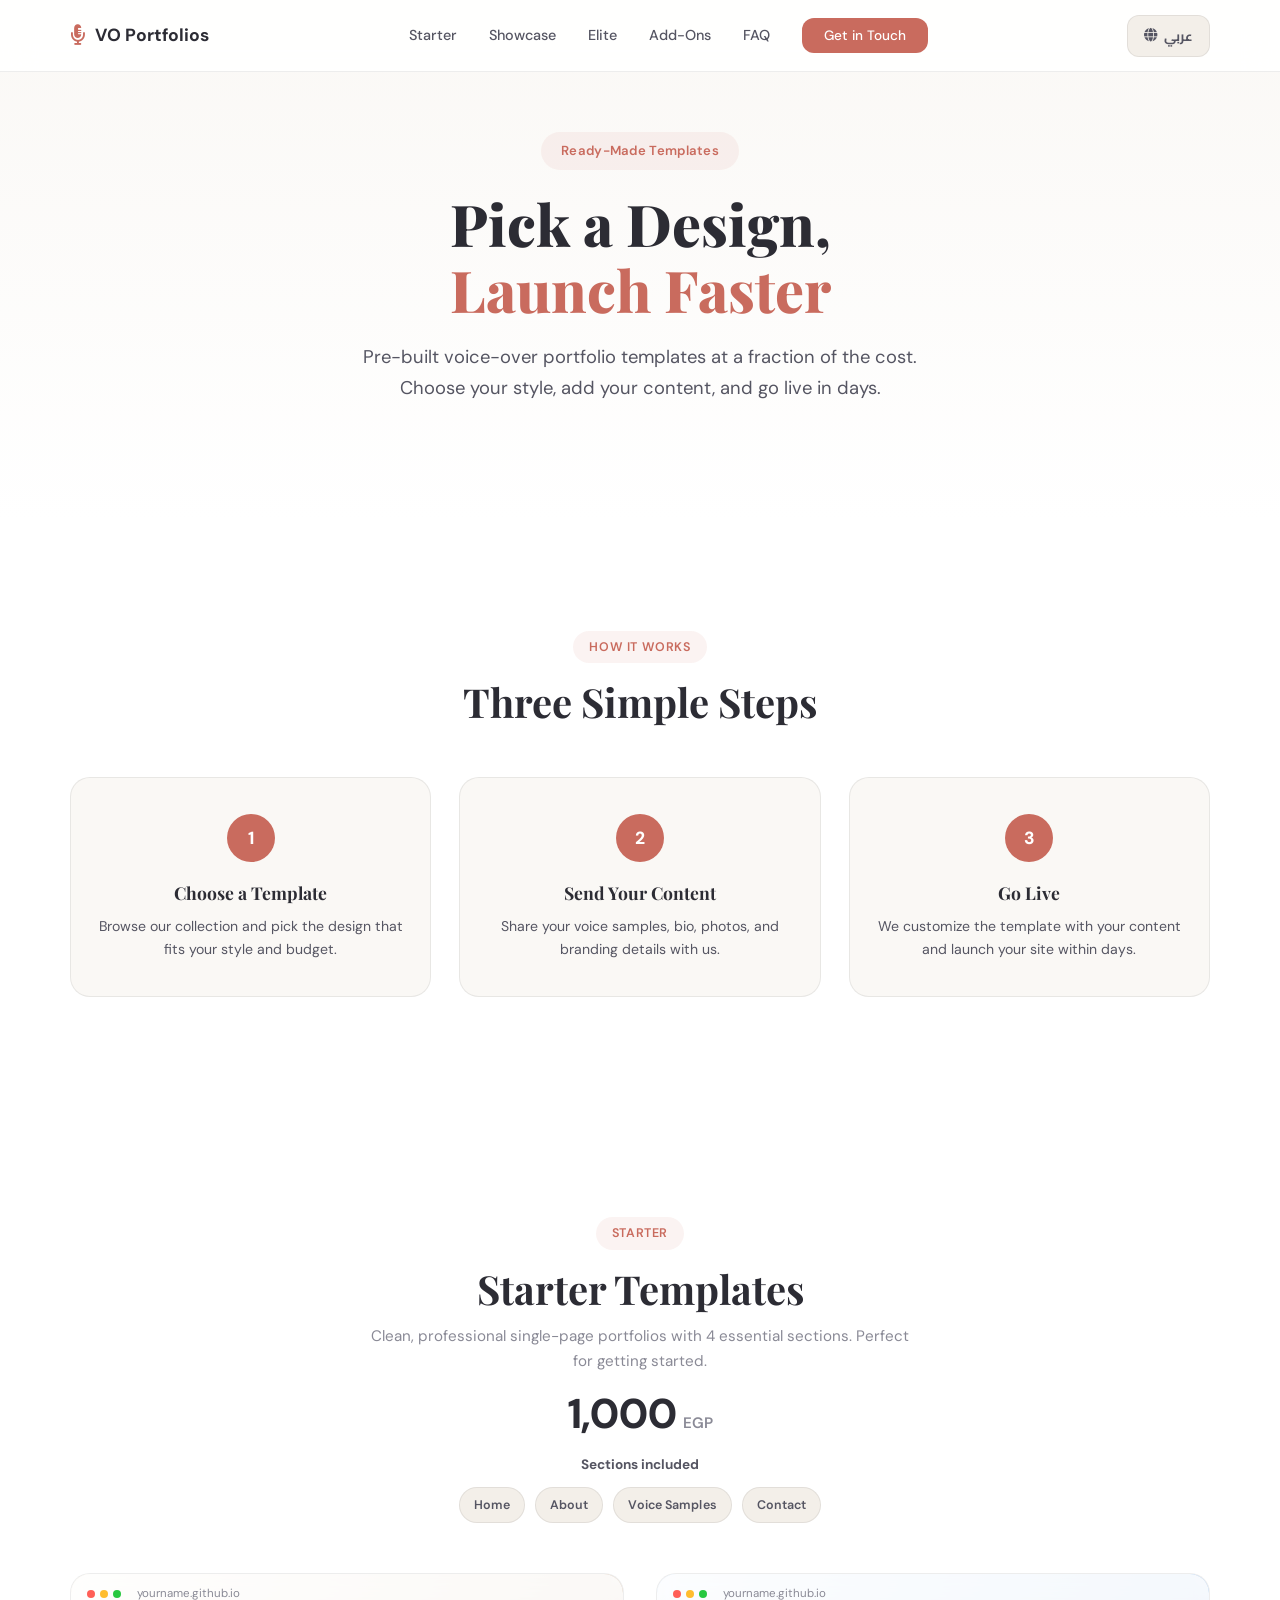
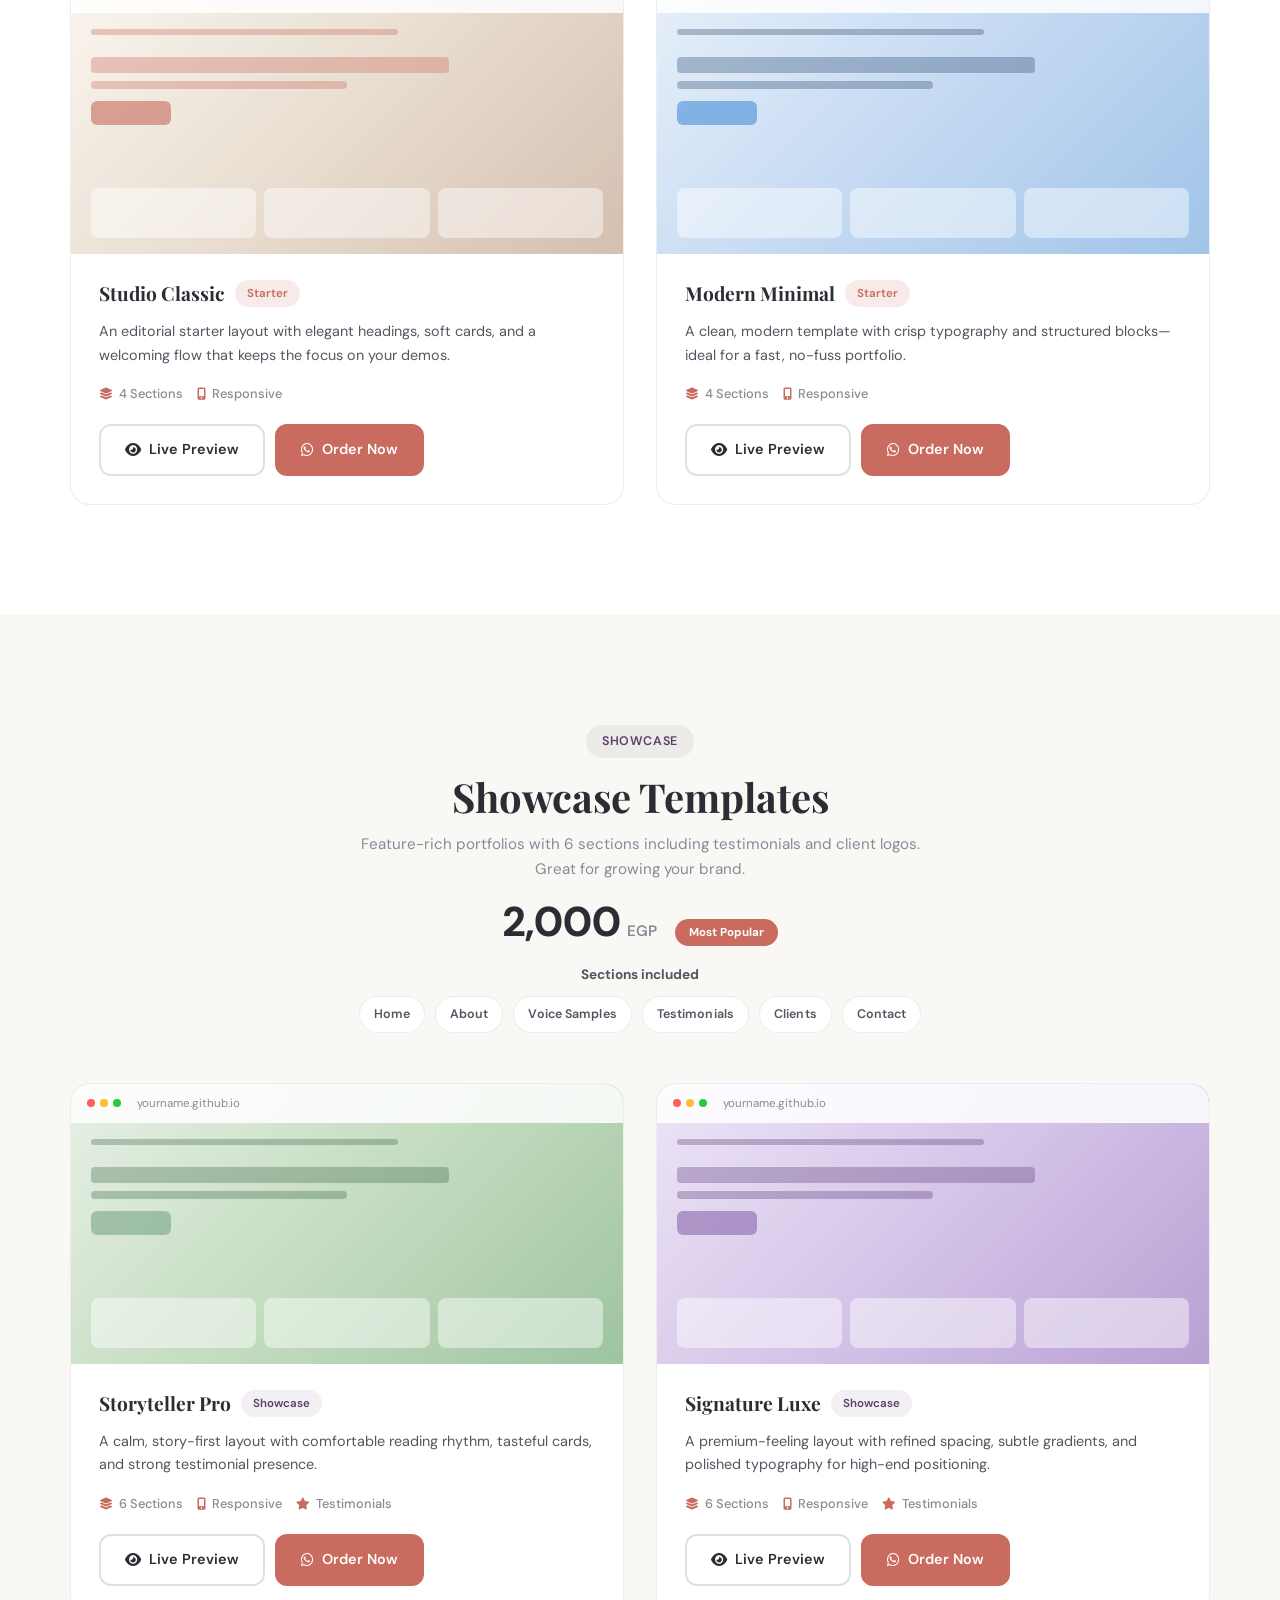
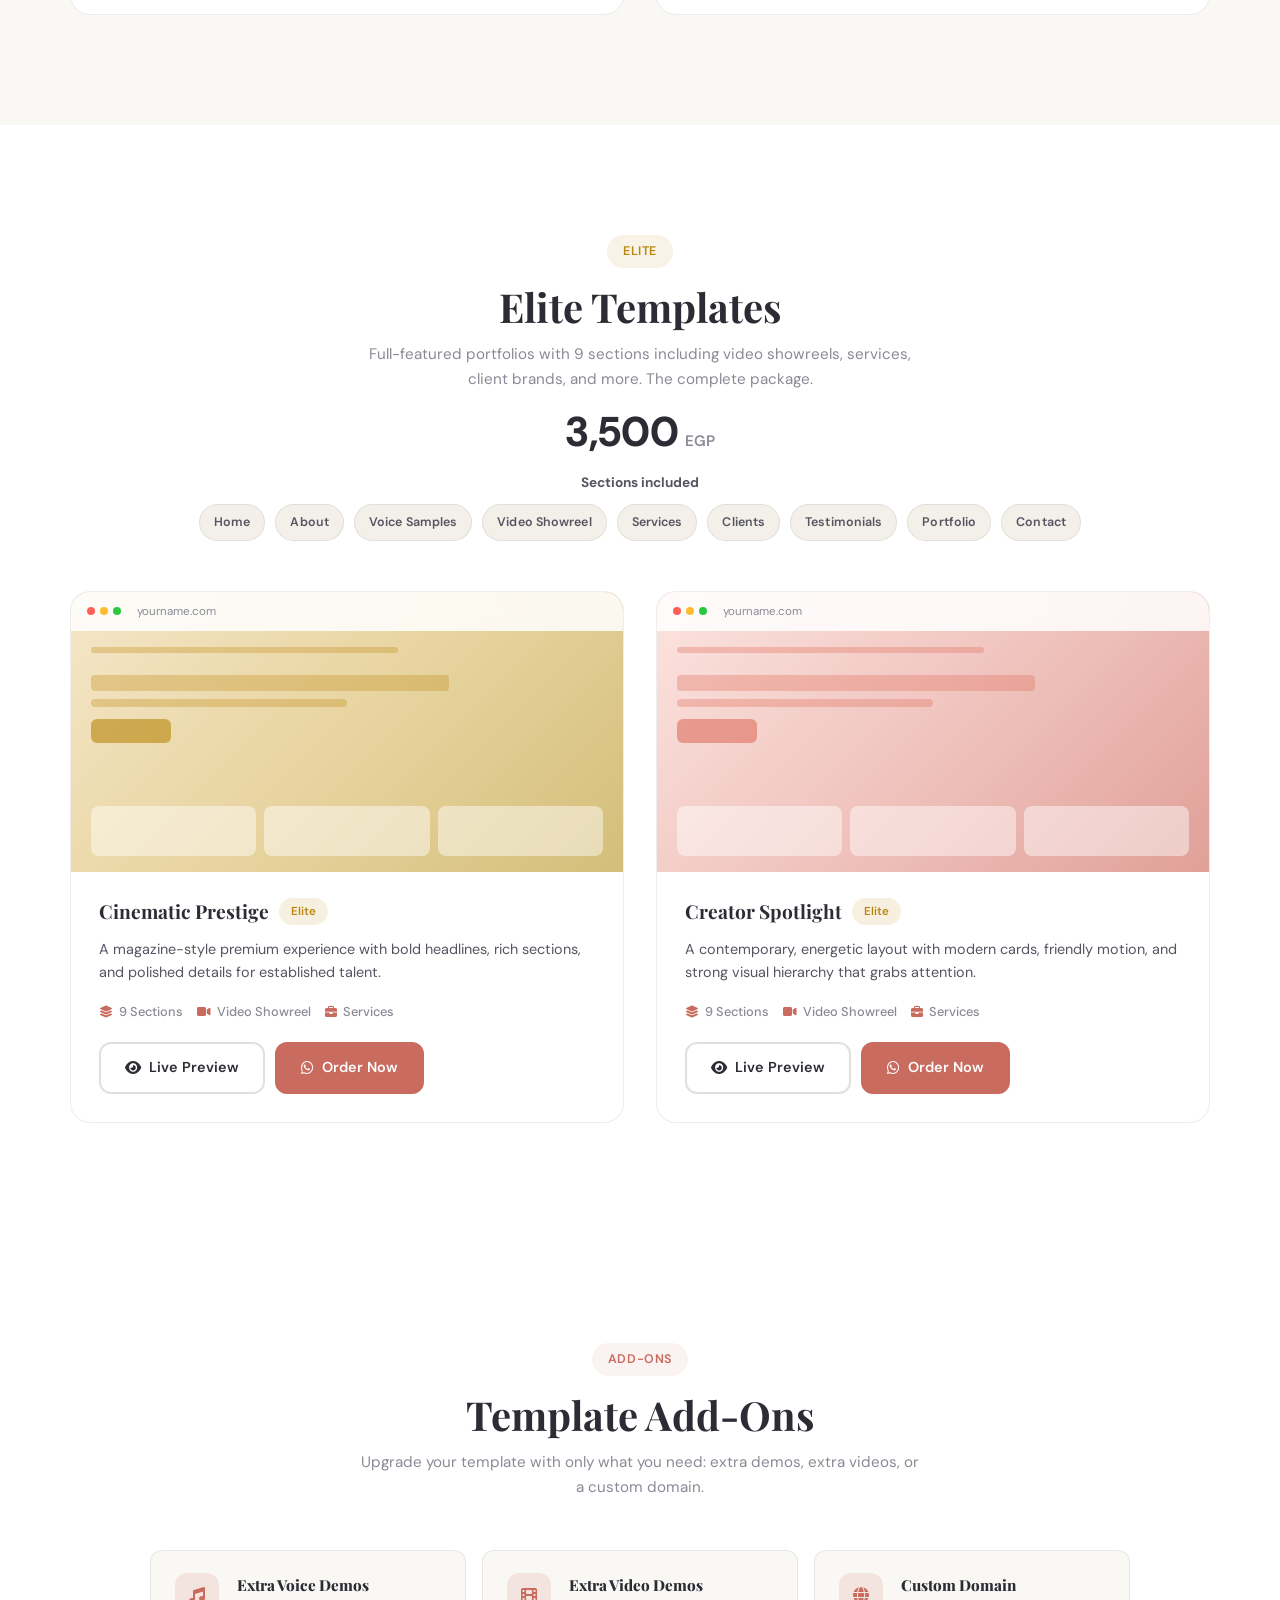
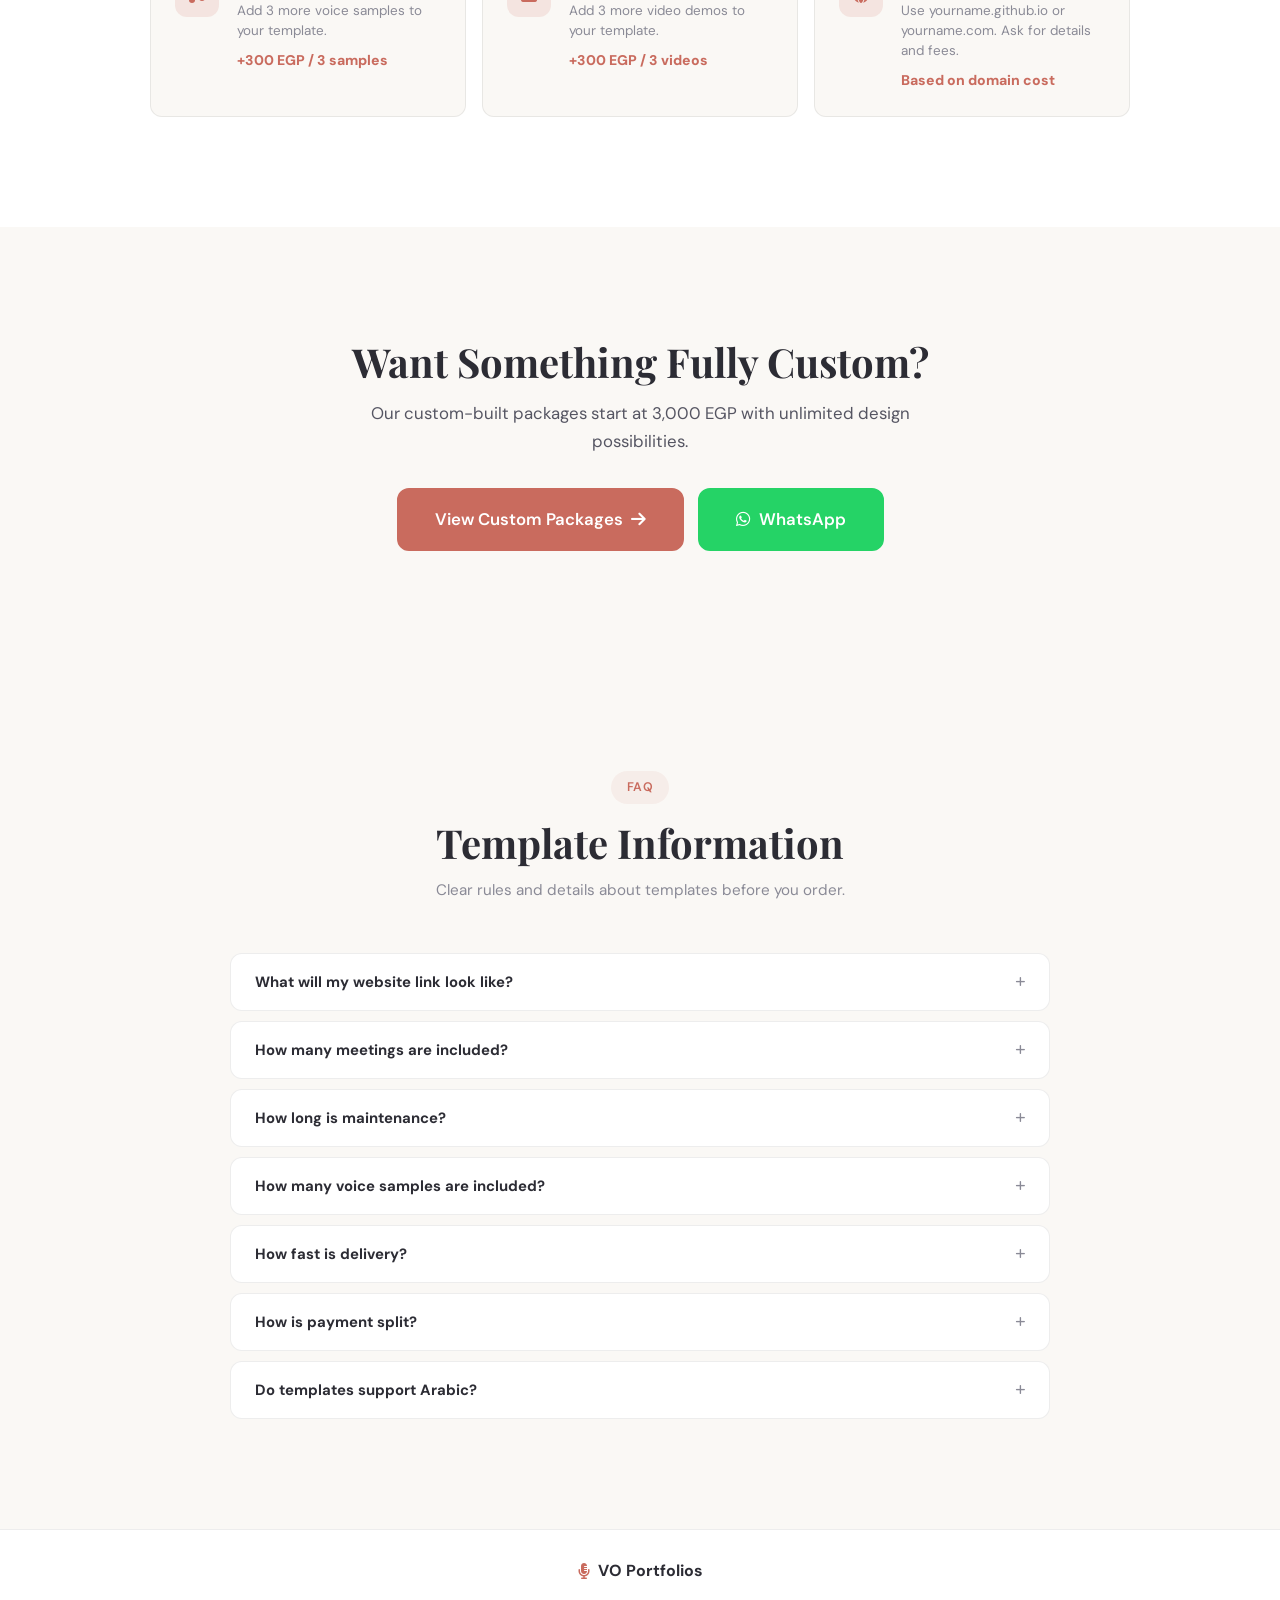
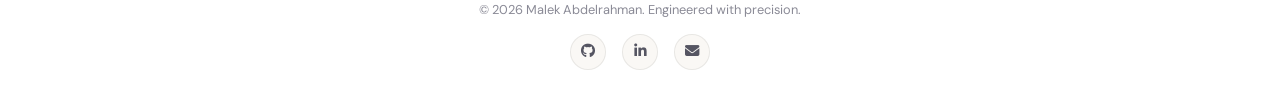
==== templates/index.html @ e1a5ee9b "Add templates for voice-over portfolio website, including multiple premium designs and a showcase pa" ====
<!DOCTYPE html>
<html lang="en" dir="ltr">
<head>
    <meta charset="UTF-8">
    <meta name="viewport" content="width=device-width, initial-scale=1.0">
    <title>Ready-Made Templates — VO Portfolios</title>
    <meta name="description" content="Browse our collection of ready-made voice-over portfolio website templates. Pick a design, customize it, and launch faster at a lower price.">
    <link rel="icon" href="../favicon.svg" type="image/svg+xml">
    <meta name="theme-color" content="#c96b5e">
    <link rel="preconnect" href="https://fonts.googleapis.com">
    <link rel="preconnect" href="https://fonts.gstatic.com" crossorigin>
    <link href="https://fonts.googleapis.com/css2?family=Playfair+Display:wght@600;700;800&family=DM+Sans:wght@400;500;600;700&family=Cairo:wght@400;600;700;800&display=swap" rel="stylesheet">
    <link rel="stylesheet" href="https://cdnjs.cloudflare.com/ajax/libs/font-awesome/6.5.1/css/all.min.css">
    <link rel="stylesheet" href="showcase.css">
</head>
<body>

<nav class="navbar" id="navbar">
    <div class="container nav-container">
        <a href="../index.html" class="nav-logo">
            <i class="fas fa-microphone-lines"></i>
            <span data-i18n="nav_logo">VO Portfolios</span>
        </a>
        <ul class="nav-links" id="navLinks">
            <li><a href="#standard" data-i18n="nav_standard">Starter</a></li>
            <li><a href="#professional" data-i18n="nav_professional">Showcase</a></li>
            <li><a href="#premium" data-i18n="nav_premium">Elite</a></li>
            <li><a href="#addons" data-i18n="nav_addons">Add-Ons</a></li>
            <li><a href="#faq" data-i18n="nav_faq">FAQ</a></li>
            <li><a href="../index.html#contact" class="nav-cta" data-i18n="nav_contact">Get in Touch</a></li>
        </ul>
        <div class="nav-actions">
            <button class="lang-toggle" id="langToggle" aria-label="Toggle Language">
                <i class="fas fa-globe"></i>
                <span data-i18n="lang_toggle">عربي</span>
            </button>
            <button class="hamburger" id="hamburger" aria-label="Menu">
                <span></span><span></span><span></span>
            </button>
        </div>
    </div>
</nav>

<header class="hero">
    <div class="container hero-content">
        <span class="hero-badge fade-in" data-i18n="hero_badge">Ready-Made Templates</span>
        <h1 class="hero-title fade-in">
            <span data-i18n="hero_title_1">Pick a Design,</span><br>
            <span class="text-accent" data-i18n="hero_title_2">Launch Faster</span>
        </h1>
        <p class="hero-subtitle fade-in" data-i18n="hero_subtitle">Pre-built voice-over portfolio templates at a fraction of the cost. Choose your style, add your content, and go live in days.</p>
    </div>
</header>

<!-- ============ HOW IT WORKS ============ -->
<section class="section how-section">
    <div class="container">
        <div class="section-header fade-in">
            <span class="section-tag" data-i18n="how_tag">How It Works</span>
            <h2 class="section-title" data-i18n="how_title">Three Simple Steps</h2>
        </div>
        <div class="steps-grid fade-in">
            <div class="step-card">
                <div class="step-number">1</div>
                <h3 data-i18n="step_1_title">Choose a Template</h3>
                <p data-i18n="step_1_desc">Browse our collection and pick the design that fits your style and budget.</p>
            </div>
            <div class="step-card">
                <div class="step-number">2</div>
                <h3 data-i18n="step_2_title">Send Your Content</h3>
                <p data-i18n="step_2_desc">Share your voice samples, bio, photos, and branding details with us.</p>
            </div>
            <div class="step-card">
                <div class="step-number">3</div>
                <h3 data-i18n="step_3_title">Go Live</h3>
                <p data-i18n="step_3_desc">We customize the template with your content and launch your site within days.</p>
            </div>
        </div>
    </div>
</section>

<!-- ============ STANDARD TIER ============ -->
<section class="section tier-section" id="standard">
    <div class="container">
        <div class="section-header fade-in">
            <span class="section-tag" data-i18n="tier_standard_tag">Starter</span>
            <h2 class="section-title" data-i18n="tier_standard_title">Starter Templates</h2>
            <p class="section-desc" data-i18n="tier_standard_desc">Clean, professional single-page portfolios with 4 essential sections. Perfect for getting started.</p>
            <div class="tier-price fade-in">
                <span class="tier-amount">1,000</span>
                <span class="tier-currency" data-i18n="currency">EGP</span>
            </div>
            <div class="tier-includes fade-in" aria-label="Starter sections included">
                <div class="tier-includes-title" data-i18n="includes_title">Sections included</div>
                <div class="tier-includes-chips">
                    <span class="chip" data-i18n="sec_home">Home</span>
                    <span class="chip" data-i18n="sec_about">About</span>
                    <span class="chip" data-i18n="sec_samples">Voice Samples</span>
                    <span class="chip" data-i18n="sec_contact">Contact</span>
                </div>
            </div>
        </div>
        <div class="templates-grid">
            <article class="template-card fade-in" data-template-url="standard-1/index.html" role="link" tabindex="0">
                <div class="template-preview preview-terracotta">
                    <div class="preview-browser">
                        <div class="browser-dots"><span></span><span></span><span></span></div>
                        <span class="browser-url">yourname.github.io</span>
                    </div>
                    <div class="preview-mockup mockup-terracotta">
                        <div class="mock-nav"><div class="mock-bar w60"></div></div>
                        <div class="mock-hero-area">
                            <div class="mock-bar w70 h16"></div>
                            <div class="mock-bar w50 h8"></div>
                            <div class="mock-btn"></div>
                        </div>
                        <div class="mock-cards">
                            <div class="mock-card"></div>
                            <div class="mock-card"></div>
                            <div class="mock-card"></div>
                        </div>
                    </div>
                </div>
                <div class="template-body">
                    <div class="template-header">
                        <h3 data-i18n="tmpl_std_1_name">Studio Classic</h3>
                        <span class="template-badge badge-standard" data-i18n="badge_standard">Starter</span>
                    </div>
                    <p class="template-desc" data-i18n="tmpl_std_1_desc">An editorial starter layout with elegant headings, soft cards, and a welcoming flow that keeps the focus on your demos.</p>
                    <div class="template-meta">
                        <span><i class="fas fa-layer-group"></i> <span data-i18n="meta_4_sections">4 Sections</span></span>
                        <span><i class="fas fa-mobile-screen-button"></i> <span data-i18n="meta_responsive">Responsive</span></span>
                    </div>
                    <div class="template-actions">
                        <a href="standard-1/index.html" target="_blank" class="btn btn-outline">
                            <i class="fas fa-eye"></i> <span data-i18n="btn_live_preview">Live Preview</span>
                        </a>
                        <a href="https://wa.me/201006399425" data-wa-msg-en="Hi! I'm interested in the Studio Classic template (Starter - 1,000 EGP)." data-wa-msg-ar="مرحباً! أنا مهتم بقالب «ستوديو كلاسيك» (البداية - 1,000 جنيه)." target="_blank" rel="noopener" class="btn btn-primary">
                            <i class="fab fa-whatsapp"></i> <span data-i18n="btn_order_now">Order Now</span>
                        </a>
                    </div>
                </div>
            </article>

            <article class="template-card fade-in" data-template-url="standard-2/index.html" role="link" tabindex="0">
                <div class="template-preview preview-ocean">
                    <div class="preview-browser">
                        <div class="browser-dots"><span></span><span></span><span></span></div>
                        <span class="browser-url">yourname.github.io</span>
                    </div>
                    <div class="preview-mockup mockup-ocean">
                        <div class="mock-nav"><div class="mock-bar w60"></div></div>
                        <div class="mock-hero-area">
                            <div class="mock-bar w70 h16"></div>
                            <div class="mock-bar w50 h8"></div>
                            <div class="mock-btn"></div>
                        </div>
                        <div class="mock-cards">
                            <div class="mock-card"></div>
                            <div class="mock-card"></div>
                            <div class="mock-card"></div>
                        </div>
                    </div>
                </div>
                <div class="template-body">
                    <div class="template-header">
                        <h3 data-i18n="tmpl_std_2_name">Modern Minimal</h3>
                        <span class="template-badge badge-standard" data-i18n="badge_standard">Starter</span>
                    </div>
                    <p class="template-desc" data-i18n="tmpl_std_2_desc">A clean, modern template with crisp typography and structured blocks—ideal for a fast, no-fuss portfolio.</p>
                    <div class="template-meta">
                        <span><i class="fas fa-layer-group"></i> <span data-i18n="meta_4_sections">4 Sections</span></span>
                        <span><i class="fas fa-mobile-screen-button"></i> <span data-i18n="meta_responsive">Responsive</span></span>
                    </div>
                    <div class="template-actions">
                        <a href="standard-2/index.html" target="_blank" class="btn btn-outline">
                            <i class="fas fa-eye"></i> <span data-i18n="btn_live_preview">Live Preview</span>
                        </a>
                        <a href="https://wa.me/201006399425" data-wa-msg-en="Hi! I'm interested in the Modern Minimal template (Starter - 1,000 EGP)." data-wa-msg-ar="مرحباً! أنا مهتم بقالب «المودرن البسيط» (البداية - 1,000 جنيه)." target="_blank" rel="noopener" class="btn btn-primary">
                            <i class="fab fa-whatsapp"></i> <span data-i18n="btn_order_now">Order Now</span>
                        </a>
                    </div>
                </div>
            </article>
        </div>
    </div>
</section>

<!-- ============ PROFESSIONAL TIER ============ -->
<section class="section tier-section tier-alt" id="professional">
    <div class="container">
        <div class="section-header fade-in">
            <span class="section-tag tag-pro" data-i18n="tier_professional_tag">Showcase</span>
            <h2 class="section-title" data-i18n="tier_professional_title">Showcase Templates</h2>
            <p class="section-desc" data-i18n="tier_professional_desc">Feature-rich portfolios with 6 sections including testimonials and client logos. Best value for serious artists.</p>
            <div class="tier-price fade-in">
                <span class="tier-amount">2,000</span>
                <span class="tier-currency" data-i18n="currency">EGP</span>
                <span class="tier-popular" data-i18n="tier_most_popular">Most Popular</span>
            </div>
            <div class="tier-includes fade-in" aria-label="Showcase sections included">
                <div class="tier-includes-title" data-i18n="includes_title">Sections included</div>
                <div class="tier-includes-chips">
                    <span class="chip" data-i18n="sec_home">Home</span>
                    <span class="chip" data-i18n="sec_about">About</span>
                    <span class="chip" data-i18n="sec_samples">Voice Samples</span>
                    <span class="chip" data-i18n="sec_testimonials">Testimonials</span>
                    <span class="chip" data-i18n="sec_clients">Clients</span>
                    <span class="chip" data-i18n="sec_contact">Contact</span>
                </div>
            </div>
        </div>
        <div class="templates-grid">
            <article class="template-card fade-in" data-template-url="professional-1/index.html" role="link" tabindex="0">
                <div class="template-preview preview-forest">
                    <div class="preview-browser">
                        <div class="browser-dots"><span></span><span></span><span></span></div>
                        <span class="browser-url">yourname.github.io</span>
                    </div>
                    <div class="preview-mockup mockup-forest">
                        <div class="mock-nav"><div class="mock-bar w60"></div></div>
                        <div class="mock-hero-area">
                            <div class="mock-bar w70 h16"></div>
                            <div class="mock-bar w50 h8"></div>
                            <div class="mock-btn"></div>
                        </div>
                        <div class="mock-cards">
                            <div class="mock-card"></div>
                            <div class="mock-card"></div>
                            <div class="mock-card"></div>
                        </div>
                    </div>
                </div>
                <div class="template-body">
                    <div class="template-header">
                        <h3 data-i18n="tmpl_pro_1_name">Storyteller Pro</h3>
                        <span class="template-badge badge-pro" data-i18n="badge_professional">Showcase</span>
                    </div>
                    <p class="template-desc" data-i18n="tmpl_pro_1_desc">A calm, story-first layout with comfortable reading rhythm, tasteful cards, and strong testimonial presence.</p>
                    <div class="template-meta">
                        <span><i class="fas fa-layer-group"></i> <span data-i18n="meta_6_sections">6 Sections</span></span>
                        <span><i class="fas fa-mobile-screen-button"></i> <span data-i18n="meta_responsive">Responsive</span></span>
                        <span><i class="fas fa-star"></i> <span data-i18n="meta_testimonials">Testimonials</span></span>
                    </div>
                    <div class="template-actions">
                        <a href="professional-1/index.html" target="_blank" class="btn btn-outline">
                            <i class="fas fa-eye"></i> <span data-i18n="btn_live_preview">Live Preview</span>
                        </a>
                        <a href="https://wa.me/201006399425" data-wa-msg-en="Hi! I'm interested in the Storyteller Pro template (Showcase - 2,000 EGP)." data-wa-msg-ar="مرحباً! أنا مهتم بقالب «الراوي الاحترافي» (عرض الأعمال - 2,000 جنيه)." target="_blank" rel="noopener" class="btn btn-primary">
                            <i class="fab fa-whatsapp"></i> <span data-i18n="btn_order_now">Order Now</span>
                        </a>
                    </div>
                </div>
            </article>

            <article class="template-card fade-in" data-template-url="professional-2/index.html" role="link" tabindex="0">
                <div class="template-preview preview-purple">
                    <div class="preview-browser">
                        <div class="browser-dots"><span></span><span></span><span></span></div>
                        <span class="browser-url">yourname.github.io</span>
                    </div>
                    <div class="preview-mockup mockup-purple">
                        <div class="mock-nav"><div class="mock-bar w60"></div></div>
                        <div class="mock-hero-area">
                            <div class="mock-bar w70 h16"></div>
                            <div class="mock-bar w50 h8"></div>
                            <div class="mock-btn"></div>
                        </div>
                        <div class="mock-cards">
                            <div class="mock-card"></div>
                            <div class="mock-card"></div>
                            <div class="mock-card"></div>
                        </div>
                    </div>
                </div>
                <div class="template-body">
                    <div class="template-header">
                        <h3 data-i18n="tmpl_pro_2_name">Signature Luxe</h3>
                        <span class="template-badge badge-pro" data-i18n="badge_professional">Showcase</span>
                    </div>
                    <p class="template-desc" data-i18n="tmpl_pro_2_desc">A premium-feeling layout with refined spacing, subtle gradients, and polished typography for high-end positioning.</p>
                    <div class="template-meta">
                        <span><i class="fas fa-layer-group"></i> <span data-i18n="meta_6_sections">6 Sections</span></span>
                        <span><i class="fas fa-mobile-screen-button"></i> <span data-i18n="meta_responsive">Responsive</span></span>
                        <span><i class="fas fa-star"></i> <span data-i18n="meta_testimonials">Testimonials</span></span>
                    </div>
                    <div class="template-actions">
                        <a href="professional-2/index.html" target="_blank" class="btn btn-outline">
                            <i class="fas fa-eye"></i> <span data-i18n="btn_live_preview">Live Preview</span>
                        </a>
                        <a href="https://wa.me/201006399425" data-wa-msg-en="Hi! I'm interested in the Signature Luxe template (Showcase - 2,000 EGP)." data-wa-msg-ar="مرحباً! أنا مهتم بقالب «التوقيع الفاخر» (عرض الأعمال - 2,000 جنيه)." target="_blank" rel="noopener" class="btn btn-primary">
                            <i class="fab fa-whatsapp"></i> <span data-i18n="btn_order_now">Order Now</span>
                        </a>
                    </div>
                </div>
            </article>
        </div>
    </div>
</section>

<!-- ============ PREMIUM TIER ============ -->
<section class="section tier-section" id="premium">
    <div class="container">
        <div class="section-header fade-in">
            <span class="section-tag tag-premium" data-i18n="tier_premium_tag">Elite</span>
            <h2 class="section-title" data-i18n="tier_premium_title">Elite Templates</h2>
            <p class="section-desc" data-i18n="tier_premium_desc">Full-featured portfolios with 9 sections including video showreels, services, client brands, and more. The complete package.</p>
            <div class="tier-price fade-in">
                <span class="tier-amount">3,500</span>
                <span class="tier-currency" data-i18n="currency">EGP</span>
            </div>
            <div class="tier-includes fade-in" aria-label="Elite sections included">
                <div class="tier-includes-title" data-i18n="includes_title">Sections included</div>
                <div class="tier-includes-chips">
                    <span class="chip" data-i18n="sec_home">Home</span>
                    <span class="chip" data-i18n="sec_about">About</span>
                    <span class="chip" data-i18n="sec_samples">Voice Samples</span>
                    <span class="chip" data-i18n="sec_showreel">Video Showreel</span>
                    <span class="chip" data-i18n="sec_services">Services</span>
                    <span class="chip" data-i18n="sec_clients">Clients</span>
                    <span class="chip" data-i18n="sec_testimonials">Testimonials</span>
                    <span class="chip" data-i18n="sec_portfolio">Portfolio</span>
                    <span class="chip" data-i18n="sec_contact">Contact</span>
                </div>
            </div>
        </div>
        <div class="templates-grid">
            <article class="template-card fade-in" data-template-url="premium-1/index.html" role="link" tabindex="0">
                <div class="template-preview preview-gold">
                    <div class="preview-browser">
                        <div class="browser-dots"><span></span><span></span><span></span></div>
                        <span class="browser-url">yourname.com</span>
                    </div>
                    <div class="preview-mockup mockup-gold">
                        <div class="mock-nav"><div class="mock-bar w60"></div></div>
                        <div class="mock-hero-area">
                            <div class="mock-bar w70 h16"></div>
                            <div class="mock-bar w50 h8"></div>
                            <div class="mock-btn"></div>
                        </div>
                        <div class="mock-cards">
                            <div class="mock-card"></div>
                            <div class="mock-card"></div>
                            <div class="mock-card"></div>
                        </div>
                    </div>
                </div>
                <div class="template-body">
                    <div class="template-header">
                        <h3 data-i18n="tmpl_prem_1_name">Cinematic Prestige</h3>
                        <span class="template-badge badge-premium" data-i18n="badge_premium">Elite</span>
                    </div>
                    <p class="template-desc" data-i18n="tmpl_prem_1_desc">A magazine-style premium experience with bold headlines, rich sections, and polished details for established talent.</p>
                    <div class="template-meta">
                        <span><i class="fas fa-layer-group"></i> <span data-i18n="meta_9_sections">9 Sections</span></span>
                        <span><i class="fas fa-video"></i> <span data-i18n="meta_video_showreel">Video Showreel</span></span>
                        <span><i class="fas fa-briefcase"></i> <span data-i18n="meta_services">Services</span></span>
                    </div>
                    <div class="template-actions">
                        <a href="premium-1/index.html" target="_blank" class="btn btn-outline">
                            <i class="fas fa-eye"></i> <span data-i18n="btn_live_preview">Live Preview</span>
                        </a>
                        <a href="https://wa.me/201006399425" data-wa-msg-en="Hi! I'm interested in the Cinematic Prestige template (Elite - 3,500 EGP)." data-wa-msg-ar="مرحباً! أنا مهتم بقالب «الهيبة السينمائية» (النخبة - 3,500 جنيه)." target="_blank" rel="noopener" class="btn btn-primary">
                            <i class="fab fa-whatsapp"></i> <span data-i18n="btn_order_now">Order Now</span>
                        </a>
                    </div>
                </div>
            </article>

            <article class="template-card fade-in" data-template-url="premium-2/index.html" role="link" tabindex="0">
                <div class="template-preview preview-coral">
                    <div class="preview-browser">
                        <div class="browser-dots"><span></span><span></span><span></span></div>
                        <span class="browser-url">yourname.com</span>
                    </div>
                    <div class="preview-mockup mockup-coral">
                        <div class="mock-nav"><div class="mock-bar w60"></div></div>
                        <div class="mock-hero-area">
                            <div class="mock-bar w70 h16"></div>
                            <div class="mock-bar w50 h8"></div>
                            <div class="mock-btn"></div>
                        </div>
                        <div class="mock-cards">
                            <div class="mock-card"></div>
                            <div class="mock-card"></div>
                            <div class="mock-card"></div>
                        </div>
                    </div>
                </div>
                <div class="template-body">
                    <div class="template-header">
                        <h3 data-i18n="tmpl_prem_2_name">Creator Spotlight</h3>
                        <span class="template-badge badge-premium" data-i18n="badge_premium">Elite</span>
                    </div>
                    <p class="template-desc" data-i18n="tmpl_prem_2_desc">A contemporary, energetic layout with modern cards, friendly motion, and strong visual hierarchy that grabs attention.</p>
                    <div class="template-meta">
                        <span><i class="fas fa-layer-group"></i> <span data-i18n="meta_9_sections">9 Sections</span></span>
                        <span><i class="fas fa-video"></i> <span data-i18n="meta_video_showreel">Video Showreel</span></span>
                        <span><i class="fas fa-briefcase"></i> <span data-i18n="meta_services">Services</span></span>
                    </div>
                    <div class="template-actions">
                        <a href="premium-2/index.html" target="_blank" class="btn btn-outline">
                            <i class="fas fa-eye"></i> <span data-i18n="btn_live_preview">Live Preview</span>
                        </a>
                        <a href="https://wa.me/201006399425" data-wa-msg-en="Hi! I'm interested in the Creator Spotlight template (Elite - 3,500 EGP)." data-wa-msg-ar="مرحباً! أنا مهتم بقالب «سبوتلايت المبدع» (النخبة - 3,500 جنيه)." target="_blank" rel="noopener" class="btn btn-primary">
                            <i class="fab fa-whatsapp"></i> <span data-i18n="btn_order_now">Order Now</span>
                        </a>
                    </div>
                </div>
            </article>
        </div>
    </div>
</section>

<!-- ============ ADD-ONS ============ -->
<section class="section addons-section" id="addons">
    <div class="container">
        <div class="section-header fade-in">
            <span class="section-tag" data-i18n="addons_tag">Add-Ons</span>
            <h2 class="section-title" data-i18n="addons_title">Template Add-Ons</h2>
            <p class="section-desc" data-i18n="addons_desc">Upgrade your template with only what you need: extra demos, extra videos, or a custom domain.</p>
        </div>
        <div class="addons-grid">
            <div class="addon-card fade-in">
                <div class="addon-icon"><i class="fas fa-music"></i></div>
                <div class="addon-body">
                    <h3 data-i18n="addon_voice_title">Extra Voice Demos</h3>
                    <p data-i18n="addon_voice_desc">Add 3 more voice samples to your template.</p>
                    <span class="addon-price" data-i18n="addon_voice_price">+300 EGP / 3 samples</span>
                </div>
            </div>
            <div class="addon-card fade-in">
                <div class="addon-icon"><i class="fas fa-film"></i></div>
                <div class="addon-body">
                    <h3 data-i18n="addon_video_title">Extra Video Demos</h3>
                    <p data-i18n="addon_video_desc">Add 3 more video demos to your template.</p>
                    <span class="addon-price" data-i18n="addon_video_price">+300 EGP / 3 videos</span>
                </div>
            </div>
            <div class="addon-card fade-in">
                <div class="addon-icon"><i class="fas fa-globe"></i></div>
                <div class="addon-body">
                    <h3 data-i18n="addon_domain_title">Custom Domain</h3>
                    <p data-i18n="addon_domain_desc">Use yourname.github.io or yourname.com. Ask for details and fees.</p>
                    <span class="addon-price" data-i18n="addon_domain_price">Based on domain cost</span>
                </div>
            </div>
        </div>
    </div>
</section>

<!-- ============ CTA ============ -->
<section class="section cta-section">
    <div class="container">
        <div class="cta-inner fade-in">
            <h2 class="section-title" data-i18n="cta_title">Want Something Fully Custom?</h2>
            <p data-i18n="cta_desc">Our custom-built packages start at 3,000 EGP with unlimited design possibilities.</p>
            <div class="cta-actions">
                <a href="../index.html#pricing" class="btn btn-primary btn-lg">
                    <span data-i18n="cta_btn_custom">View Custom Packages</span>
                    <i class="fas fa-arrow-right"></i>
                </a>
                <a href="https://wa.me/201006399425" data-wa-msg-en="Hi! I'd like to discuss a custom voice-over portfolio website." data-wa-msg-ar="مرحباً! أود مناقشة موقع بورتفوليو مخصص للتعليق الصوتي." target="_blank" rel="noopener" class="btn btn-whatsapp btn-lg">
                    <i class="fab fa-whatsapp"></i> <span data-i18n="cta_btn_whatsapp">WhatsApp</span>
                </a>
            </div>
        </div>
    </div>
</section>

<!-- ============ FAQ ============ -->
<section class="section faq-section" id="faq">
    <div class="container">
        <div class="section-header fade-in">
            <span class="section-tag" data-i18n="faq_tag">FAQ</span>
            <h2 class="section-title" data-i18n="faq_title">Template Information</h2>
            <p class="section-desc" data-i18n="faq_subtitle">Clear rules and details about templates before you order.</p>
        </div>
        <div class="faq-list fade-in">
            <div class="faq-item">
                <button class="faq-q" aria-expanded="false">
                    <span data-i18n="faq_q1">What will my website link look like?</span>
                    <i class="fas fa-plus faq-toggle"></i>
                </button>
                <div class="faq-a">
                    <p data-i18n="faq_a1">Your template site link will be <strong><code>https://voice-over-artist.github.io/your-name/</code></strong>. If you want <strong><code>yourname.github.io</code></strong> or <strong><code>yourname.com</code></strong>, ask for details and fees.</p>
                </div>
            </div>
            <div class="faq-item">
                <button class="faq-q" aria-expanded="false">
                    <span data-i18n="faq_q2">How many meetings are included?</span>
                    <i class="fas fa-plus faq-toggle"></i>
                </button>
                <div class="faq-a">
                    <p data-i18n="faq_a2">All templates include <strong>2 meetings</strong> only.</p>
                </div>
            </div>
            <div class="faq-item">
                <button class="faq-q" aria-expanded="false">
                    <span data-i18n="faq_q3">How long is maintenance?</span>
                    <i class="fas fa-plus faq-toggle"></i>
                </button>
                <div class="faq-a">
                    <p data-i18n="faq_a3">Templates include <strong>1 month</strong> of maintenance only.</p>
                </div>
            </div>
            <div class="faq-item">
                <button class="faq-q" aria-expanded="false">
                    <span data-i18n="faq_q4">How many voice samples are included?</span>
                    <i class="fas fa-plus faq-toggle"></i>
                </button>
                <div class="faq-a">
                    <p data-i18n="faq_a4">Templates include a maximum of <strong>6 voice samples</strong>. Any increase is added in sets of <strong>+3 samples</strong> with an extra charge.</p>
                </div>
            </div>
            <div class="faq-item">
                <button class="faq-q" aria-expanded="false">
                    <span data-i18n="faq_q5">How fast is delivery?</span>
                    <i class="fas fa-plus faq-toggle"></i>
                </button>
                <div class="faq-a">
                    <p data-i18n="faq_a5">Delivery is within <strong>5 working days</strong>.</p>
                </div>
            </div>
            <div class="faq-item">
                <button class="faq-q" aria-expanded="false">
                    <span data-i18n="faq_q6">How is payment split?</span>
                    <i class="fas fa-plus faq-toggle"></i>
                </button>
                <div class="faq-a">
                    <p data-i18n="faq_a6"><strong>50% upfront</strong> to start the project, <strong>50% upon delivery</strong>. Payment via Vodafone Cash, InstaPay, or bank transfer.</p>
                </div>
            </div>
            <div class="faq-item">
                <button class="faq-q" aria-expanded="false">
                    <span data-i18n="faq_q7">Do templates support Arabic?</span>
                    <i class="fas fa-plus faq-toggle"></i>
                </button>
                <div class="faq-a">
                    <p data-i18n="faq_a7">English only for now. If you need Arabic, ask for details.</p>
                </div>
            </div>
        </div>
    </div>
</section>

<footer class="footer">
    <div class="container footer-inner">
        <a href="../index.html" class="footer-logo">
            <i class="fas fa-microphone-lines"></i>
            <span data-i18n="nav_logo">VO Portfolios</span>
        </a>
        <p>&copy; 2026 <span data-i18n="footer_credit">Malek Abdelrahman. Engineered with precision.</span></p>
        <div class="footer-social">
            <a href="https://github.com/Malek-Abdelrahman-Hassan" target="_blank" rel="noopener" aria-label="GitHub"><i class="fab fa-github"></i></a>
            <a href="https://www.linkedin.com/in/malek-abdelrahman" target="_blank" rel="noopener" aria-label="LinkedIn"><i class="fab fa-linkedin-in"></i></a>
            <a href="mailto:malek345abdelrhman@gmail.com" aria-label="Email"><i class="fas fa-envelope"></i></a>
        </div>
    </div>
</footer>

<script src="showcase.js"></script>
</body>
</html>
---- templates/showcase.css ----
/* ===================================================
   VO Portfolios — Template Showcase
   Matches main site theme: warm, light, inviting
   =================================================== */

:root {
    --white: #ffffff;
    --cream: #faf8f5;
    --sand: #f3efe9;
    --warm-gray: #f0ece6;
    --text: #2c2c34;
    --text-mid: #555562;
    --text-light: #8a8a96;
    --accent: #c96b5e;
    --accent-soft: #d4877c;
    --accent-bg: rgba(201, 107, 94, .08);
    --accent-bg-strong: rgba(201, 107, 94, .14);
    --plum: #5b3f6a;
    --plum-soft: rgba(91, 63, 106, .08);
    --green-check: #5a9e6f;
    --whatsapp: #25d366;
    --border: rgba(0,0,0,.07);
    --border-strong: rgba(0,0,0,.12);
    --shadow-sm: 0 1px 3px rgba(0,0,0,.04), 0 1px 2px rgba(0,0,0,.06);
    --shadow-md: 0 4px 16px rgba(0,0,0,.06), 0 1px 3px rgba(0,0,0,.04);
    --shadow-lg: 0 10px 40px rgba(0,0,0,.08);
    --shadow-hover: 0 12px 48px rgba(0,0,0,.12);
    --font-heading: 'Playfair Display', Georgia, serif;
    --font-body: 'DM Sans', system-ui, sans-serif;
    --font-ar: 'Cairo', sans-serif;
    --radius: 12px;
    --radius-lg: 20px;
    --radius-pill: 50px;
    --transition: .3s ease;
    --container: 1140px;
    --nav-h: 72px;
}

*, *::before, *::after { box-sizing: border-box; margin: 0; padding: 0; }
html { scroll-behavior: smooth; scroll-padding-top: var(--nav-h); }
body {
    font-family: var(--font-body);
    color: var(--text);
    background: var(--white);
    line-height: 1.65;
    -webkit-font-smoothing: antialiased;
    overflow-x: hidden;
}
[dir="rtl"] body { font-family: var(--font-ar); }
[dir="rtl"] .section-title,
[dir="rtl"] .hero-title { font-family: var(--font-ar); }
a { text-decoration: none; color: inherit; }
ul { list-style: none; }

.container { width: 90%; max-width: var(--container); margin: 0 auto; }

/* ---------- Typography ---------- */
.section-title {
    font-family: var(--font-heading);
    font-size: clamp(1.7rem, 4vw, 2.5rem);
    font-weight: 700;
    color: var(--text);
    line-height: 1.25;
    margin-bottom: 10px;
}

/* ---------- Buttons ---------- */
.btn {
    display: inline-flex;
    align-items: center;
    justify-content: center;
    gap: 8px;
    padding: 12px 24px;
    border-radius: var(--radius);
    font-weight: 600;
    font-size: .9rem;
    border: 2px solid transparent;
    cursor: pointer;
    transition: all var(--transition);
    white-space: nowrap;
    font-family: inherit;
}
.btn-primary {
    background: var(--accent);
    color: var(--white);
    border-color: var(--accent);
}
.btn-primary:hover {
    background: #b55d51;
    border-color: #b55d51;
    transform: translateY(-2px);
    box-shadow: 0 6px 20px rgba(201, 107, 94, .3);
}
.btn-outline {
    border-color: var(--border-strong);
    color: var(--text);
    background: transparent;
}
.btn-outline:hover {
    border-color: var(--accent);
    color: var(--accent);
    transform: translateY(-2px);
}
.btn-whatsapp {
    background: var(--whatsapp);
    color: var(--white);
    border-color: var(--whatsapp);
}
.btn-whatsapp:hover {
    background: #1ebe57;
    transform: translateY(-2px);
    box-shadow: 0 6px 20px rgba(37, 211, 102, .25);
}
.btn-lg { padding: 16px 36px; font-size: 1.05rem; }

/* ========================================
   NAVBAR
   ======================================== */
.navbar {
    position: fixed;
    top: 0; left: 0; right: 0;
    height: var(--nav-h);
    background: rgba(255,255,255,.9);
    backdrop-filter: blur(16px);
    -webkit-backdrop-filter: blur(16px);
    z-index: 1000;
    border-bottom: 1px solid var(--border);
    transition: box-shadow var(--transition);
}
.navbar.scrolled { box-shadow: var(--shadow-sm); }
.nav-container {
    display: flex;
    align-items: center;
    justify-content: space-between;
    height: 100%;
}
.nav-logo {
    display: flex;
    align-items: center;
    gap: 10px;
    font-weight: 700;
    font-size: 1.1rem;
    color: var(--text);
}
.nav-logo i { color: var(--accent); font-size: 1.25rem; }
.nav-links {
    display: flex;
    align-items: center;
    gap: 32px;
}
.nav-links a {
    font-size: .9rem;
    font-weight: 500;
    color: var(--text-mid);
    transition: color var(--transition);
}
.nav-links a:hover { color: var(--accent); }
.nav-cta {
    background: var(--accent) !important;
    color: var(--white) !important;
    padding: 9px 22px !important;
    border-radius: var(--radius) !important;
    font-size: .85rem !important;
}
.nav-cta:hover { background: #b55d51 !important; }

.nav-actions { display: flex; align-items: center; gap: 12px; }
.lang-toggle {
    display: flex;
    align-items: center;
    gap: 6px;
    background: var(--sand);
    border: 1px solid var(--border);
    color: var(--text-mid);
    padding: 8px 16px;
    border-radius: var(--radius);
    font-weight: 700;
    font-size: .82rem;
    cursor: pointer;
    transition: all var(--transition);
    font-family: var(--font-ar);
}
.lang-toggle:hover { border-color: var(--accent); color: var(--accent); }
.lang-toggle i { font-size: .85rem; }

.hamburger {
    display: none;
    flex-direction: column;
    gap: 5px;
    background: none;
    border: none;
    cursor: pointer;
    padding: 4px;
    z-index: 1001;
}
.hamburger span {
    display: block;
    width: 22px; height: 2px;
    background: var(--text);
    border-radius: 2px;
    transition: all var(--transition);
}
.hamburger.active span:nth-child(1) { transform: rotate(45deg) translate(5px, 5px); }
.hamburger.active span:nth-child(2) { opacity: 0; }
.hamburger.active span:nth-child(3) { transform: rotate(-45deg) translate(5px, -5px); }

/* ========================================
   HERO
   ======================================== */
.hero {
    padding: calc(var(--nav-h) + 60px) 0 80px;
    background: linear-gradient(180deg, var(--cream) 0%, var(--white) 100%);
    text-align: center;
}
.hero-content { max-width: 700px; margin: 0 auto; }
.hero-badge {
    display: inline-block;
    background: var(--accent-bg);
    color: var(--accent);
    padding: 8px 20px;
    border-radius: var(--radius-pill);
    font-size: .82rem;
    font-weight: 600;
    letter-spacing: .3px;
    margin-bottom: 20px;
}
.hero-title {
    font-family: var(--font-heading);
    font-size: clamp(2.4rem, 6vw, 3.6rem);
    font-weight: 800;
    line-height: 1.15;
    margin-bottom: 20px;
    color: var(--text);
}
.text-accent { color: var(--accent); }
.hero-subtitle {
    font-size: clamp(1rem, 2.5vw, 1.15rem);
    color: var(--text-mid);
    max-width: 560px;
    margin: 0 auto 36px;
    line-height: 1.7;
}

/* ========================================
   HOW IT WORKS
   ======================================== */
.how-section { background: var(--white); }
.steps-grid {
    display: grid;
    grid-template-columns: repeat(3, 1fr);
    gap: 28px;
}
.step-card {
    text-align: center;
    padding: 36px 24px;
    background: var(--cream);
    border: 1px solid var(--border);
    border-radius: var(--radius-lg);
    transition: transform var(--transition), box-shadow var(--transition);
}
.step-card:hover {
    transform: translateY(-4px);
    box-shadow: var(--shadow-md);
}
.step-number {
    width: 48px; height: 48px;
    display: inline-flex;
    align-items: center;
    justify-content: center;
    background: var(--accent);
    color: var(--white);
    border-radius: 50%;
    font-weight: 800;
    font-size: 1.1rem;
    margin-bottom: 16px;
}
.step-card h3 {
    font-family: var(--font-heading);
    font-size: 1.1rem;
    margin-bottom: 8px;
    color: var(--text);
}
.step-card p {
    font-size: .88rem;
    color: var(--text-mid);
    line-height: 1.6;
}

/* ========================================
   SECTIONS — shared
   ======================================== */
.section { padding: 90px 0; }
.section-header { text-align: center; margin-bottom: 50px; }
.section-tag {
    display: inline-block;
    background: var(--accent-bg);
    color: var(--accent);
    padding: 6px 16px;
    border-radius: var(--radius-pill);
    font-size: .78rem;
    font-weight: 600;
    text-transform: uppercase;
    letter-spacing: .6px;
    margin-bottom: 14px;
}
[dir="rtl"] .section-tag {
    text-transform: none;
    letter-spacing: 0;
}
.tag-pro {
    background: var(--plum-soft);
    color: var(--plum);
}
.tag-premium {
    background: rgba(184, 134, 11, .1);
    color: #b8860b;
}
.section-desc {
    color: var(--text-light);
    max-width: 560px;
    margin: 0 auto;
    font-size: .95rem;
}

.tier-alt { background: var(--cream); }

/* Tier pricing */
.tier-price {
    display: flex;
    align-items: baseline;
    justify-content: center;
    gap: 6px;
    margin-top: 20px;
}
.tier-amount {
    font-size: 2.6rem;
    font-weight: 800;
    color: var(--text);
    line-height: 1;
}
.tier-currency {
    font-size: .95rem;
    font-weight: 600;
    color: var(--text-light);
}
.tier-popular {
    background: var(--accent);
    color: var(--white);
    padding: 4px 14px;
    border-radius: var(--radius-pill);
    font-size: .72rem;
    font-weight: 700;
    margin-left: 12px;
}
[dir="rtl"] .tier-popular { margin-left: 0; margin-right: 12px; }

/* Tier includes */
.tier-includes {
    margin-top: 18px;
    display: flex;
    flex-direction: column;
    gap: 10px;
    align-items: center;
}
.tier-includes-title {
    font-size: .85rem;
    font-weight: 700;
    color: var(--text-mid);
}
.tier-includes-chips {
    display: flex;
    flex-wrap: wrap;
    gap: 10px;
    justify-content: center;
}
.chip {
    display: inline-flex;
    align-items: center;
    padding: 7px 14px;
    border-radius: var(--radius-pill);
    background: var(--sand);
    border: 1px solid var(--border);
    color: var(--text-mid);
    font-weight: 600;
    font-size: .78rem;
    letter-spacing: .1px;
}
.tier-alt .chip { background: var(--white); }

/* ========================================
   TEMPLATE CARDS
   ======================================== */
.templates-grid {
    display: grid;
    grid-template-columns: 1fr;
    gap: 32px;
}
.template-card {
    background: var(--white);
    border: 1px solid var(--border);
    border-radius: var(--radius-lg);
    overflow: hidden;
    transition: transform var(--transition), box-shadow var(--transition);
}
.template-card[data-template-url] { cursor: pointer; }
.template-card[data-template-url]:focus-visible {
    outline: 2px solid var(--accent);
    outline-offset: 4px;
}
.tier-alt .template-card { background: var(--white); }
.template-card:hover {
    transform: translateY(-6px);
    box-shadow: var(--shadow-hover);
}

/* Preview area */
.template-preview {
    position: relative;
    height: 280px;
    overflow: hidden;
    display: flex;
    flex-direction: column;
}
.preview-terracotta { background: linear-gradient(135deg, #faf6f0 0%, #e8ddd0 50%, #d4bfb0 100%); }
.preview-ocean { background: linear-gradient(135deg, #e8f0fa 0%, #c4d9f2 50%, #a0c4e8 100%); }
.preview-forest { background: linear-gradient(135deg, #e8f0e6 0%, #c4dcc0 50%, #9ec4a0 100%); }
.preview-purple { background: linear-gradient(135deg, #ede5f7 0%, #d4c4e8 50%, #b8a0d4 100%); }
.preview-gold { background: linear-gradient(135deg, #f5e6c8 0%, #e8d4a0 50%, #d4be7a 100%); }
.preview-coral { background: linear-gradient(135deg, #fce4e0 0%, #f0c4be 50%, #e0a098 100%); }

.preview-browser {
    display: flex;
    align-items: center;
    gap: 8px;
    padding: 10px 16px;
    background: rgba(255,255,255,.85);
    backdrop-filter: blur(8px);
}
.browser-dots { display: flex; gap: 5px; }
.browser-dots span { width: 8px; height: 8px; border-radius: 50%; }
.browser-dots span:nth-child(1) { background: #ff5f57; }
.browser-dots span:nth-child(2) { background: #ffbd2e; }
.browser-dots span:nth-child(3) { background: #28c840; }
.browser-url {
    font-size: .72rem;
    color: var(--text-light);
    font-family: 'DM Sans', monospace;
    margin-left: 8px;
    direction: ltr;
    unicode-bidi: plaintext;
}
[dir="rtl"] .browser-url { margin-left: 0; margin-right: 8px; }

/* Preview mockup shapes */
.preview-mockup {
    flex: 1;
    padding: 16px 20px;
    display: flex;
    flex-direction: column;
    gap: 14px;
}
.mock-nav { padding-bottom: 8px; }
.mock-bar {
    border-radius: 4px;
    height: 6px;
}
.w60 { width: 60%; }
.w70 { width: 70%; }
.w50 { width: 50%; }
.h16 { height: 16px; }
.h8 { height: 8px; }
.mock-hero-area {
    display: flex;
    flex-direction: column;
    gap: 8px;
}
.mock-btn {
    width: 80px;
    height: 24px;
    border-radius: 6px;
    margin-top: 4px;
}
.mock-cards {
    display: flex;
    gap: 8px;
    margin-top: auto;
}
.mock-card {
    flex: 1;
    height: 50px;
    border-radius: 8px;
}

/* Mockup color themes */
.mockup-terracotta .mock-bar { background: rgba(201, 107, 94, .35); }
.mockup-terracotta .mock-btn { background: rgba(201, 107, 94, .6); }
.mockup-terracotta .mock-card { background: rgba(255, 255, 255, .45); }

.mockup-ocean .mock-bar { background: rgba(26, 58, 92, .3); }
.mockup-ocean .mock-btn { background: rgba(74, 144, 217, .6); }
.mockup-ocean .mock-card { background: rgba(255, 255, 255, .45); }

.mockup-forest .mock-bar { background: rgba(45, 90, 61, .3); }
.mockup-forest .mock-btn { background: rgba(123, 166, 138, .6); }
.mockup-forest .mock-card { background: rgba(255, 255, 255, .45); }

.mockup-purple .mock-bar { background: rgba(74, 45, 107, .3); }
.mockup-purple .mock-btn { background: rgba(139, 106, 174, .6); }
.mockup-purple .mock-card { background: rgba(255, 255, 255, .45); }

.mockup-gold .mock-bar { background: rgba(184, 134, 11, .3); }
.mockup-gold .mock-btn { background: rgba(184, 134, 11, .6); }
.mockup-gold .mock-card { background: rgba(255, 255, 255, .45); }

.mockup-coral .mock-bar { background: rgba(224, 112, 96, .35); }
.mockup-coral .mock-btn { background: rgba(224, 112, 96, .6); }
.mockup-coral .mock-card { background: rgba(255, 255, 255, .45); }

/* Template body */
.template-body { padding: 24px 28px 28px; }
.template-header {
    display: flex;
    align-items: center;
    gap: 10px;
    flex-wrap: wrap;
    margin-bottom: 10px;
}
.template-header h3 {
    font-size: 1.2rem;
    font-weight: 700;
    font-family: var(--font-heading);
}
.template-badge {
    padding: 4px 12px;
    border-radius: var(--radius-pill);
    font-size: .72rem;
    font-weight: 600;
}
.badge-standard {
    background: var(--accent-bg-strong);
    color: var(--accent);
}
.badge-pro {
    background: var(--plum-soft);
    color: var(--plum);
}
.badge-premium {
    background: rgba(184, 134, 11, .12);
    color: #b8860b;
}
.template-desc {
    font-size: .9rem;
    color: var(--text-mid);
    margin-bottom: 16px;
    line-height: 1.65;
}
.template-meta {
    display: flex;
    flex-wrap: wrap;
    gap: 14px;
    margin-bottom: 20px;
}
.template-meta span {
    display: inline-flex;
    align-items: center;
    gap: 6px;
    font-size: .8rem;
    color: var(--text-light);
    font-weight: 500;
}
.template-meta i { color: var(--accent); font-size: .75rem; }
.template-actions {
    display: flex;
    gap: 10px;
    flex-wrap: wrap;
}

/* ========================================
   ADD-ONS
   ======================================== */
.addons-section { background: var(--white); }
.addons-grid {
    display: grid;
    grid-template-columns: 1fr;
    gap: 16px;
    max-width: 980px;
    margin: 0 auto;
}
.addon-card {
    display: flex;
    align-items: flex-start;
    gap: 18px;
    padding: 22px 24px;
    background: var(--cream);
    border: 1px solid var(--border);
    border-radius: var(--radius);
    transition: all var(--transition);
}
.addon-card:hover {
    border-color: var(--accent-soft);
    box-shadow: var(--shadow-sm);
    transform: translateY(-2px);
}
.addon-icon {
    width: 44px; height: 44px;
    display: flex; align-items: center; justify-content: center;
    background: var(--accent-bg-strong);
    color: var(--accent);
    border-radius: var(--radius);
    font-size: 1rem;
    flex-shrink: 0;
}
.addon-body { flex: 1; min-width: 0; }
.addon-card h3 { font-size: .95rem; font-weight: 800; margin-bottom: 3px; color: var(--text); font-family: var(--font-heading); }
[dir="rtl"] .addon-card h3 { font-family: var(--font-ar); }
.addon-card p { font-size: .84rem; color: var(--text-light); margin-bottom: 6px; line-height: 1.5; }
.addon-price { font-size: .88rem; font-weight: 800; color: var(--accent); }

/* ========================================
   FAQ
   ======================================== */
.faq-section { background: var(--cream); }
.faq-list {
    max-width: 820px;
    margin: 0 auto;
    display: flex;
    flex-direction: column;
    gap: 10px;
}
.faq-item {
    background: var(--white);
    border: 1px solid var(--border);
    border-radius: var(--radius);
    overflow: hidden;
    transition: border-color var(--transition), box-shadow var(--transition);
}
.faq-item.active {
    border-color: var(--accent-soft);
    box-shadow: var(--shadow-sm);
}
.faq-q {
    width: 100%;
    display: flex;
    align-items: center;
    justify-content: space-between;
    gap: 16px;
    padding: 18px 24px;
    background: none;
    border: none;
    color: var(--text);
    font-size: .93rem;
    font-weight: 700;
    cursor: pointer;
    text-align: left;
    font-family: inherit;
    transition: color var(--transition);
}
.faq-q > span { flex: 1; }
[dir="rtl"] .faq-q {
    flex-direction: row;
    text-align: right;
    direction: rtl;
}
[dir="rtl"] .faq-list { direction: rtl; }
[dir="rtl"] .faq-a,
[dir="rtl"] .faq-a p {
    direction: rtl;
    text-align: right;
}
.faq-q:hover { color: var(--accent); }
.faq-toggle {
    font-size: .7rem;
    color: var(--text-light);
    transition: transform var(--transition), color var(--transition);
    flex-shrink: 0;
}
.faq-item.active .faq-toggle {
    transform: rotate(45deg);
    color: var(--accent);
}
.faq-a {
    max-height: 0;
    overflow: hidden;
    transition: max-height .4s ease;
}
.faq-item.active .faq-a { max-height: 420px; }
.faq-a p {
    padding: 0 24px 20px;
    color: var(--text-mid);
    font-size: .88rem;
    line-height: 1.75;
}
.faq-a code {
    background: var(--sand);
    border: 1px solid var(--border);
    padding: 1px 6px;
    border-radius: 8px;
    font-family: ui-monospace, SFMono-Regular, Menlo, Monaco, Consolas, "Liberation Mono", "Courier New", monospace;
    font-size: .86em;
    direction: ltr;
    unicode-bidi: plaintext;
}

/* ========================================
   CTA
   ======================================== */
.cta-section {
    background: var(--cream);
    padding: 100px 0;
}
.cta-inner {
    text-align: center;
    max-width: 580px;
    margin: 0 auto;
}
.cta-inner .section-title { margin-bottom: 12px; }
.cta-inner > p {
    font-size: 1.05rem;
    color: var(--text-mid);
    margin-bottom: 32px;
    line-height: 1.7;
}
.cta-actions {
    display: flex;
    gap: 14px;
    justify-content: center;
    flex-wrap: wrap;
}

/* ========================================
   FOOTER
   ======================================== */
.footer {
    padding: 28px 0;
    border-top: 1px solid var(--border);
    background: var(--white);
}
.footer-inner {
    display: flex;
    flex-direction: column;
    align-items: center;
    gap: 14px;
    text-align: center;
}
.footer-logo {
    display: flex;
    align-items: center;
    gap: 8px;
    font-weight: 700;
    font-size: 1rem;
    color: var(--text);
}
.footer-logo i { color: var(--accent); }
.footer-inner > p {
    font-size: .8rem;
    color: var(--text-light);
}
.footer-social { display: flex; gap: 16px; }
.footer-social a {
    width: 36px; height: 36px;
    display: flex; align-items: center; justify-content: center;
    background: var(--cream);
    border: 1px solid var(--border);
    border-radius: 50%;
    color: var(--text-mid);
    font-size: .9rem;
    transition: all var(--transition);
}
.footer-social a:hover {
    border-color: var(--accent);
    color: var(--accent);
    transform: translateY(-2px);
}

/* ========================================
   ANIMATIONS
   ======================================== */
.fade-in {
    opacity: 0;
    transform: translateY(24px);
    transition: opacity .7s ease, transform .7s ease;
}
.fade-in.visible {
    opacity: 1;
    transform: translateY(0);
}

/* ========================================
   RESPONSIVE
   ======================================== */
@media (max-width: 768px) {
    .nav-links {
        position: fixed;
        inset: 0;
        background: rgba(255,255,255,.98);
        backdrop-filter: blur(20px);
        flex-direction: column;
        align-items: center;
        justify-content: center;
        gap: 28px;
        transform: translateX(100%);
        transition: transform .4s ease;
        z-index: 999;
    }
    [dir="rtl"] .nav-links { transform: translateX(-100%); }
    .nav-links.open { transform: translateX(0) !important; }
    .nav-links a { font-size: 1.2rem; color: var(--text); }
    .hamburger { display: flex; }

    .steps-grid { grid-template-columns: 1fr; gap: 16px; }
    .template-preview { height: 220px; }
}

@media (min-width: 768px) {
    .templates-grid { grid-template-columns: 1fr 1fr; }
    .addons-grid { grid-template-columns: 1fr 1fr; }
}

@media (min-width: 1024px) {
    .section { padding: 110px 0; }
    .addons-grid { grid-template-columns: repeat(3, 1fr); }
}
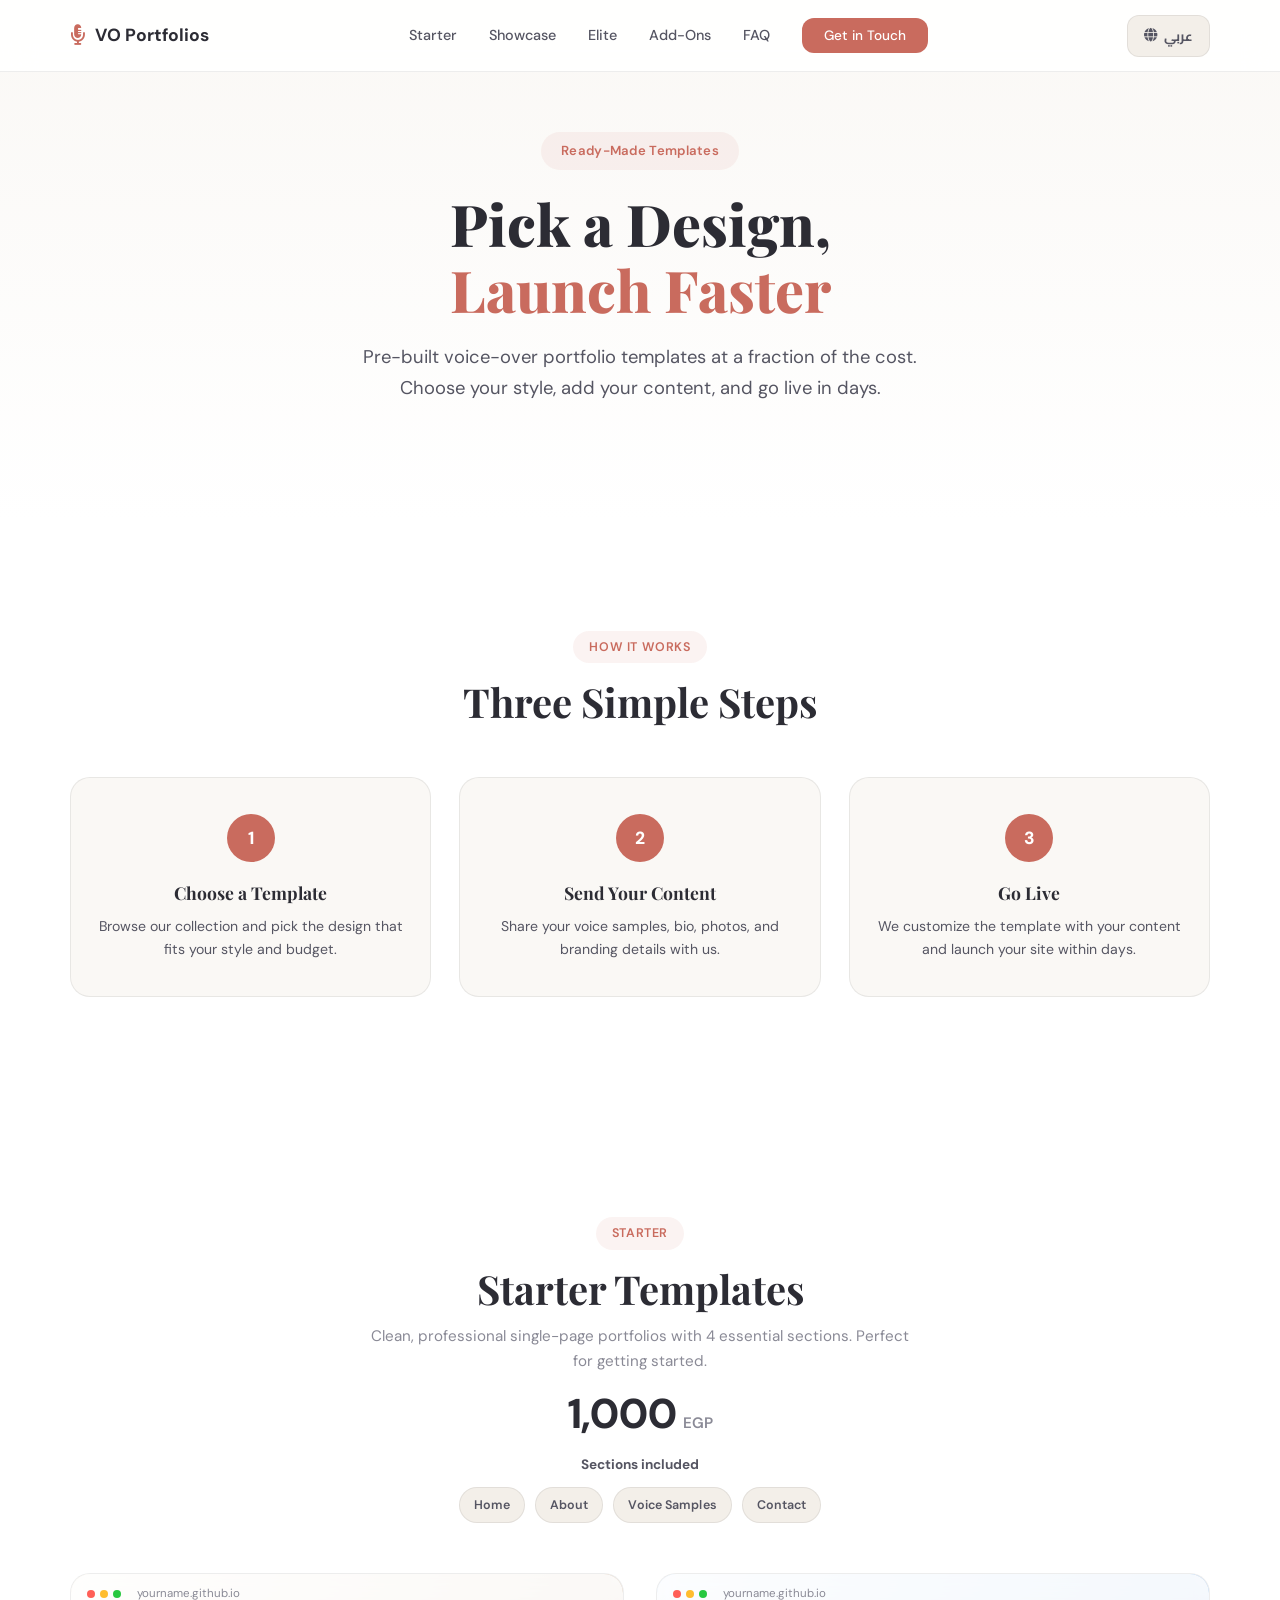
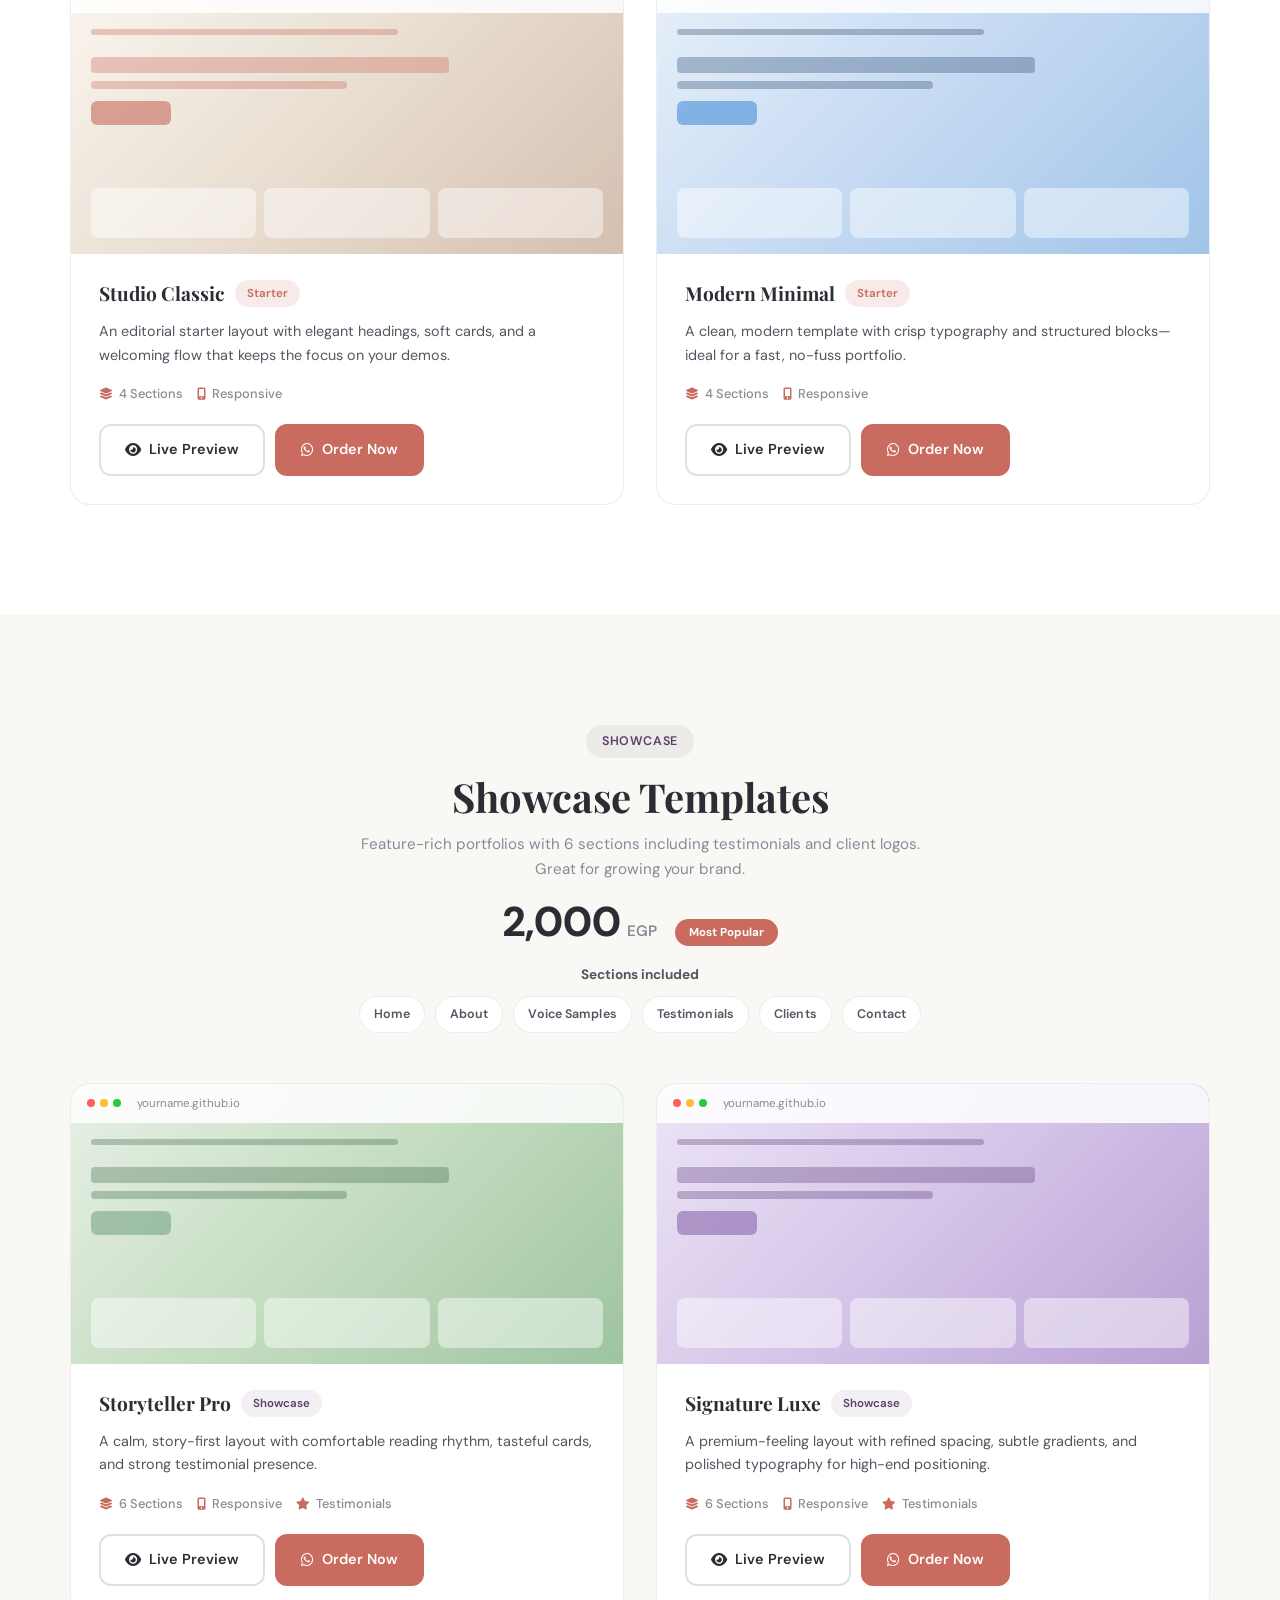
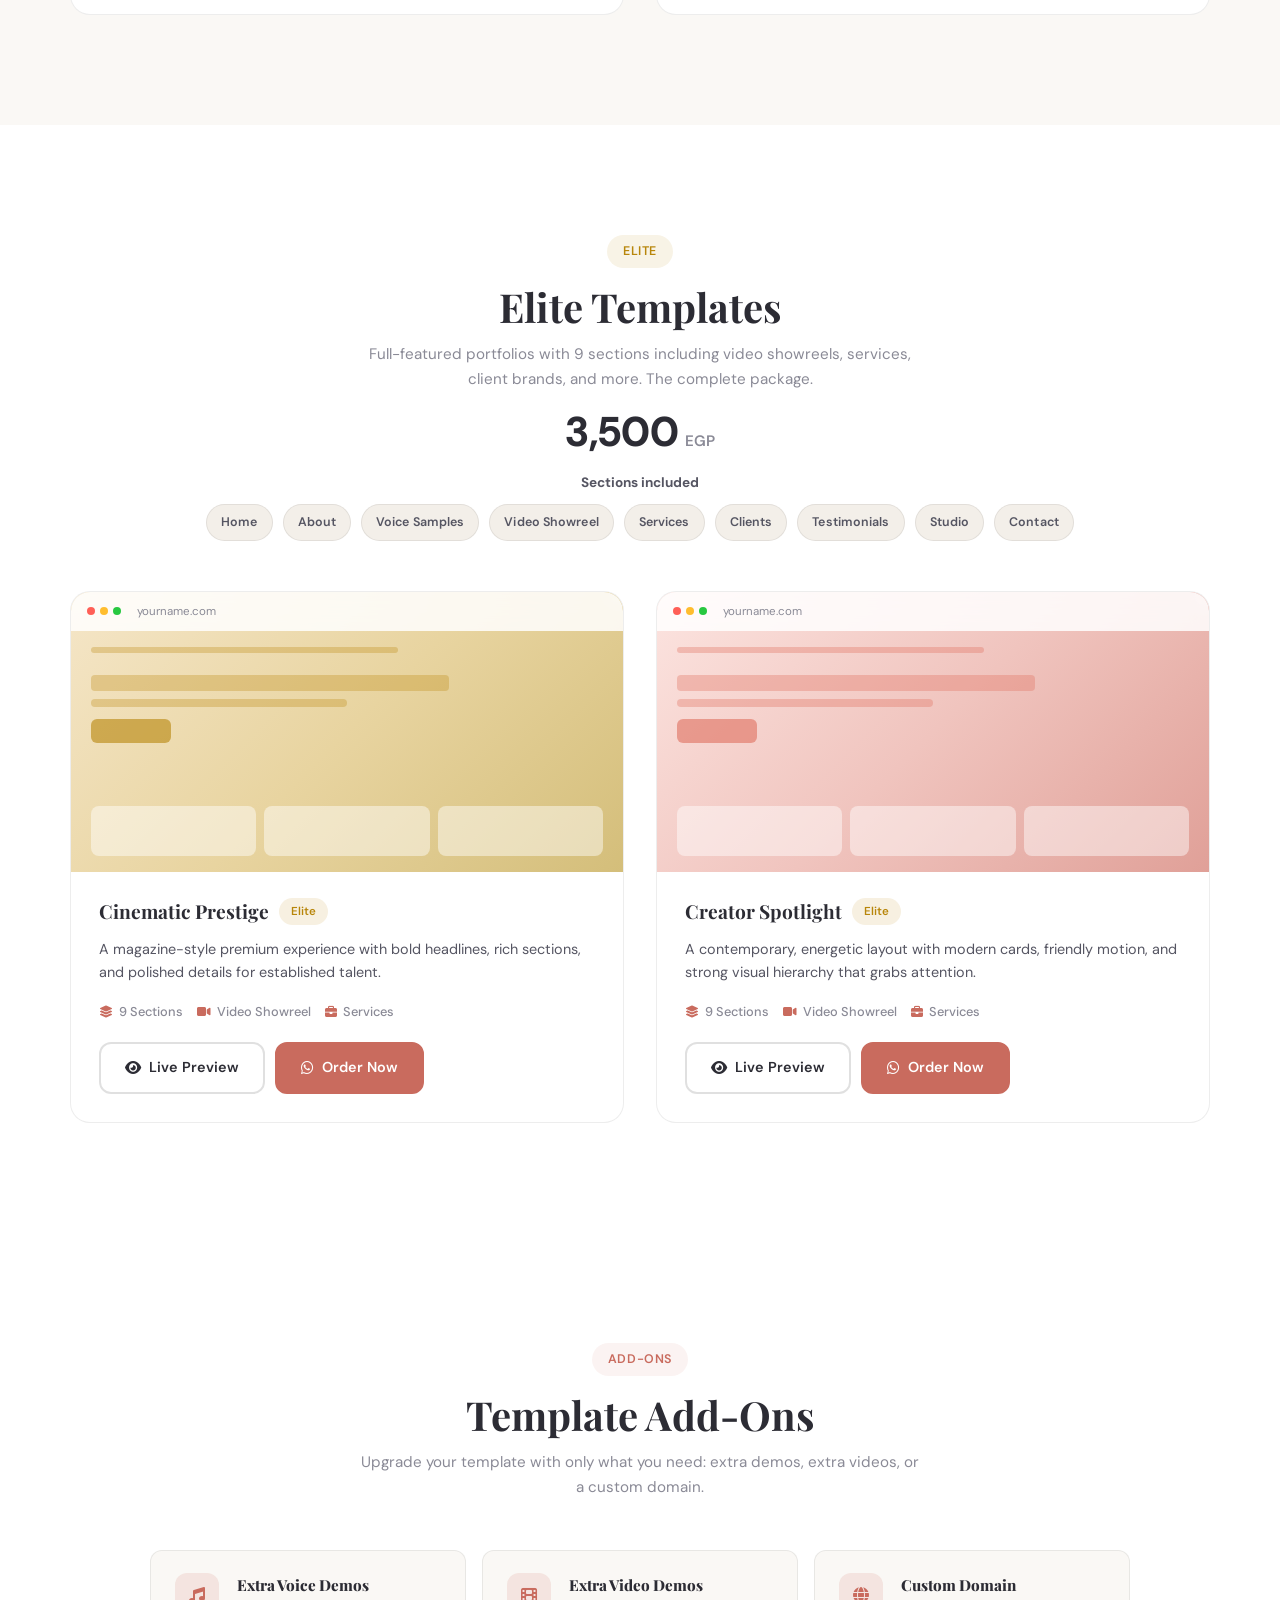
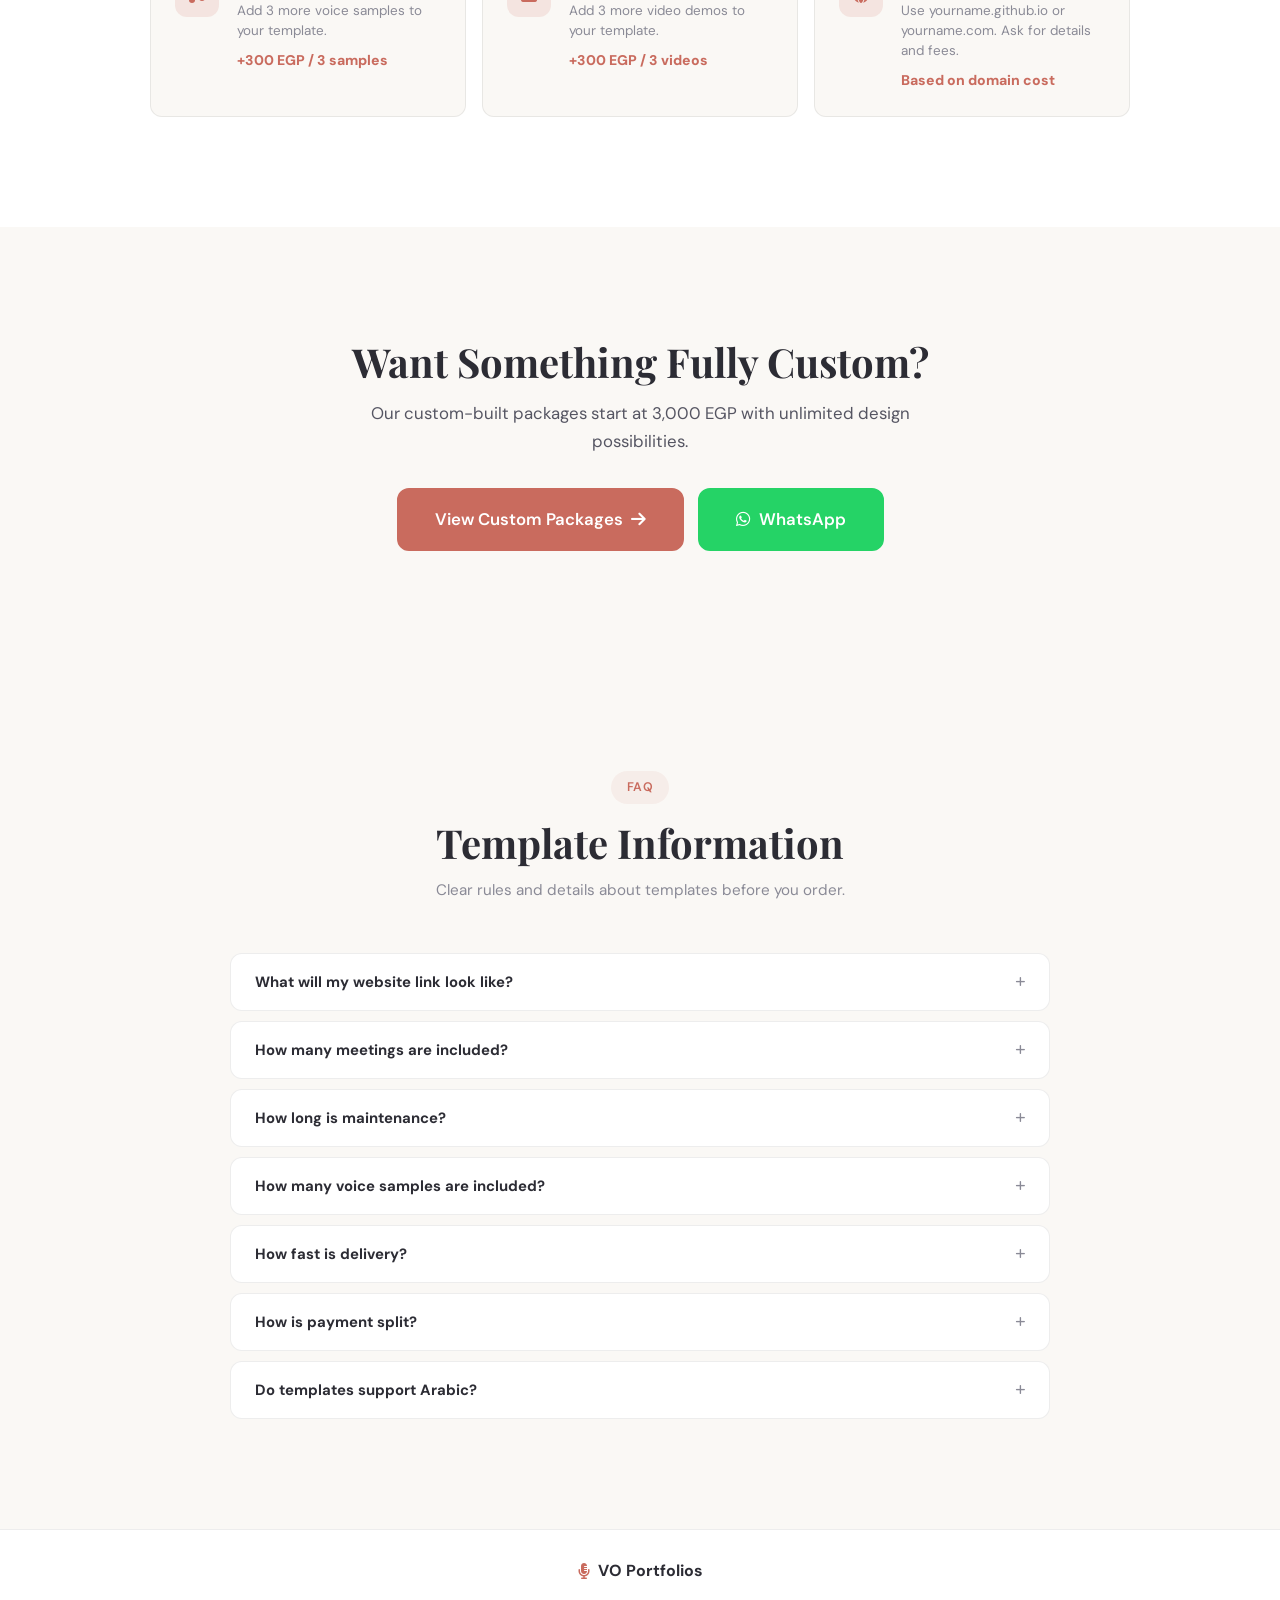
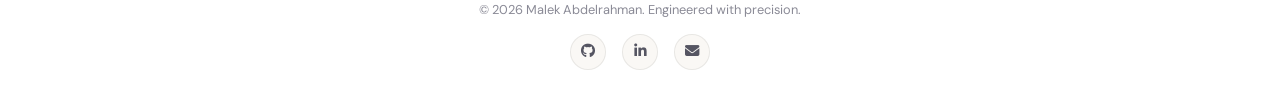
==== commit 4db5f46f: "Update profile details for Ahmed Allam and Aliaa Elsayed, including new titles, descriptions, and im" ====
--- a/templates/index.html
+++ b/templates/index.html
@@ -34,12 +34,14 @@
                 <i class="fas fa-globe"></i>
                 <span data-i18n="lang_toggle">عربي</span>
             </button>
-            <button class="hamburger" id="hamburger" aria-label="Menu">
+            <button class="hamburger" id="hamburger" aria-label="Open menu" aria-expanded="false" aria-controls="navLinks">
                 <span></span><span></span><span></span>
             </button>
         </div>
     </div>
 </nav>
+
+<div class="nav-overlay" id="navOverlay" aria-hidden="true"></div>
 
 <header class="hero">
     <div class="container hero-content">
@@ -319,7 +321,7 @@
                     <span class="chip" data-i18n="sec_services">Services</span>
                     <span class="chip" data-i18n="sec_clients">Clients</span>
                     <span class="chip" data-i18n="sec_testimonials">Testimonials</span>
-                    <span class="chip" data-i18n="sec_portfolio">Portfolio</span>
+                    <span class="chip" data-i18n="sec_portfolio">Studio</span>
                     <span class="chip" data-i18n="sec_contact">Contact</span>
                 </div>
             </div>
--- a/templates/showcase.css
+++ b/templates/showcase.css
@@ -37,7 +37,7 @@
 }
 
 *, *::before, *::after { box-sizing: border-box; margin: 0; padding: 0; }
-html { scroll-behavior: smooth; scroll-padding-top: var(--nav-h); }
+html { scroll-behavior: smooth; scroll-padding-top: calc(var(--nav-h) + 16px); }
 body {
     font-family: var(--font-body);
     color: var(--text);
@@ -49,6 +49,17 @@
 [dir="rtl"] body { font-family: var(--font-ar); }
 [dir="rtl"] .section-title,
 [dir="rtl"] .hero-title { font-family: var(--font-ar); }
+body.nav-open { overflow: hidden; }
+.nav-overlay {
+    display: none;
+    position: fixed;
+    inset: 0;
+    background: rgba(0, 0, 0, 0.55);
+    backdrop-filter: blur(4px);
+    -webkit-backdrop-filter: blur(4px);
+    z-index: 999;
+}
+.nav-overlay.active { display: block; }
 a { text-decoration: none; color: inherit; }
 ul { list-style: none; }
 
@@ -155,6 +166,11 @@
     transition: color var(--transition);
 }
 .nav-links a:hover { color: var(--accent); }
+.nav-links a:focus-visible {
+    outline: 2px solid var(--accent);
+    outline-offset: 4px;
+    border-radius: 10px;
+}
 .nav-cta {
     background: var(--accent) !important;
     color: var(--white) !important;
@@ -182,6 +198,10 @@
 }
 .lang-toggle:hover { border-color: var(--accent); color: var(--accent); }
 .lang-toggle i { font-size: .85rem; }
+.lang-toggle:focus-visible {
+    outline: 2px solid var(--accent);
+    outline-offset: 4px;
+}
 
 .hamburger {
     display: none;
@@ -199,6 +219,11 @@
     background: var(--text);
     border-radius: 2px;
     transition: all var(--transition);
+}
+.hamburger:focus-visible {
+    outline: 2px solid var(--accent);
+    outline-offset: 4px;
+    border-radius: 10px;
 }
 .hamburger.active span:nth-child(1) { transform: rotate(45deg) translate(5px, 5px); }
 .hamburger.active span:nth-child(2) { opacity: 0; }
@@ -789,22 +814,53 @@
    RESPONSIVE
    ======================================== */
 @media (max-width: 768px) {
+    :root { --nav-h: 60px; }
+
     .nav-links {
         position: fixed;
-        inset: 0;
+        top: 0;
+        right: -100%;
+        width: 280px;
+        height: 100vh;
+        height: 100dvh;
         background: rgba(255,255,255,.98);
-        backdrop-filter: blur(20px);
+        backdrop-filter: blur(16px);
+        -webkit-backdrop-filter: blur(16px);
+        overflow-y: auto;
+        -webkit-overflow-scrolling: touch;
+        overscroll-behavior: contain;
         flex-direction: column;
-        align-items: center;
-        justify-content: center;
-        gap: 28px;
-        transform: translateX(100%);
-        transition: transform .4s ease;
-        z-index: 999;
+        align-items: stretch;
+        justify-content: flex-start;
+        gap: 4px;
+        padding: calc(var(--nav-h) + 18px) 18px max(24px, env(safe-area-inset-bottom));
+        border-left: 1px solid var(--border);
+        transition: right .4s cubic-bezier(0.4, 0, 0.2, 1);
+        z-index: 1000;
     }
-    [dir="rtl"] .nav-links { transform: translateX(-100%); }
-    .nav-links.open { transform: translateX(0) !important; }
-    .nav-links a { font-size: 1.2rem; color: var(--text); }
+    [dir="rtl"] .nav-links {
+        right: auto;
+        left: -100%;
+        border-left: none;
+        border-right: 1px solid var(--border);
+        transition: left .4s cubic-bezier(0.4, 0, 0.2, 1);
+    }
+    .nav-links.open { right: 0; }
+    [dir="rtl"] .nav-links.open { right: auto; left: 0; }
+    .nav-links a {
+        font-size: 1rem;
+        font-weight: 600;
+        color: var(--text);
+        background: transparent;
+        border: 1px solid transparent;
+        border-radius: var(--radius);
+        padding: 14px 16px;
+        text-align: left;
+    }
+    [dir="rtl"] .nav-links a { text-align: right; }
+    .nav-links a:hover { background: var(--sand); border-color: var(--border); }
+    .nav-links .nav-cta { text-align: center; }
+    .nav-actions { position: relative; z-index: 1001; }
     .hamburger { display: flex; }
 
     .steps-grid { grid-template-columns: 1fr; gap: 16px; }
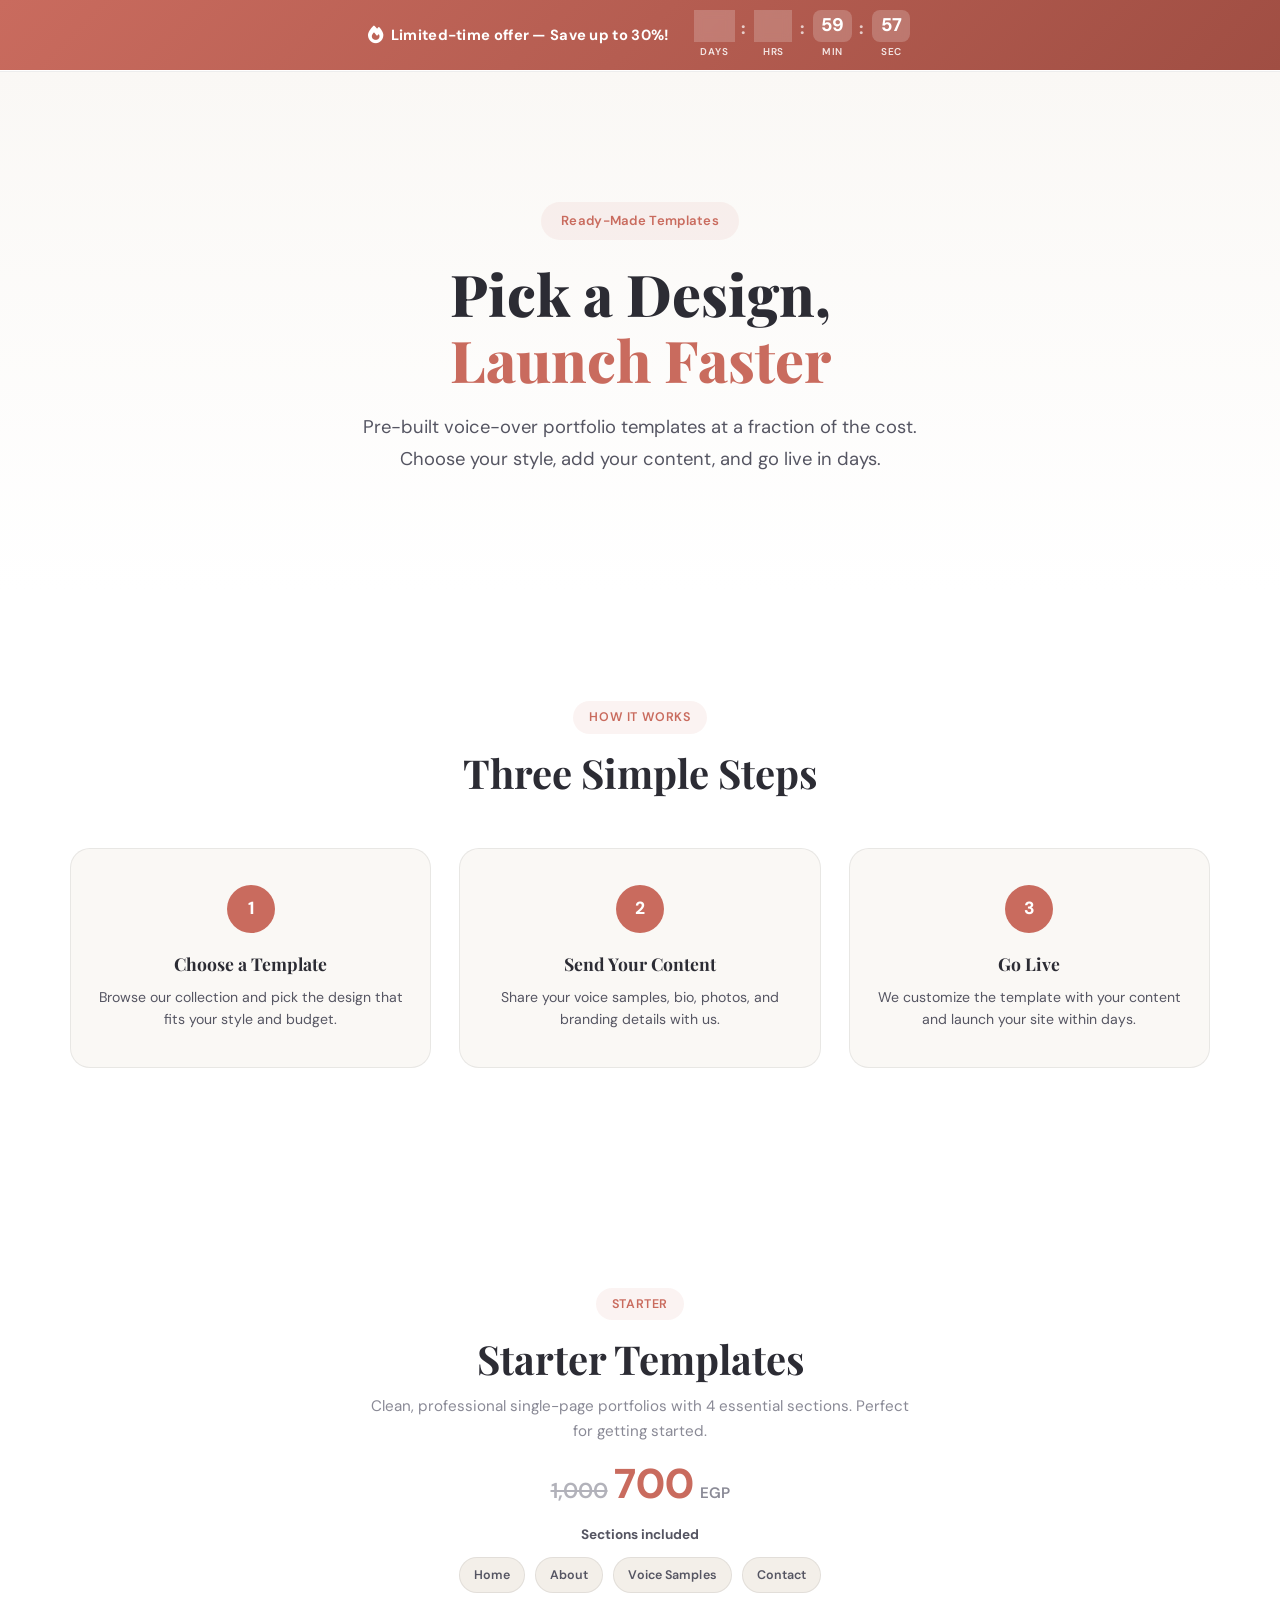
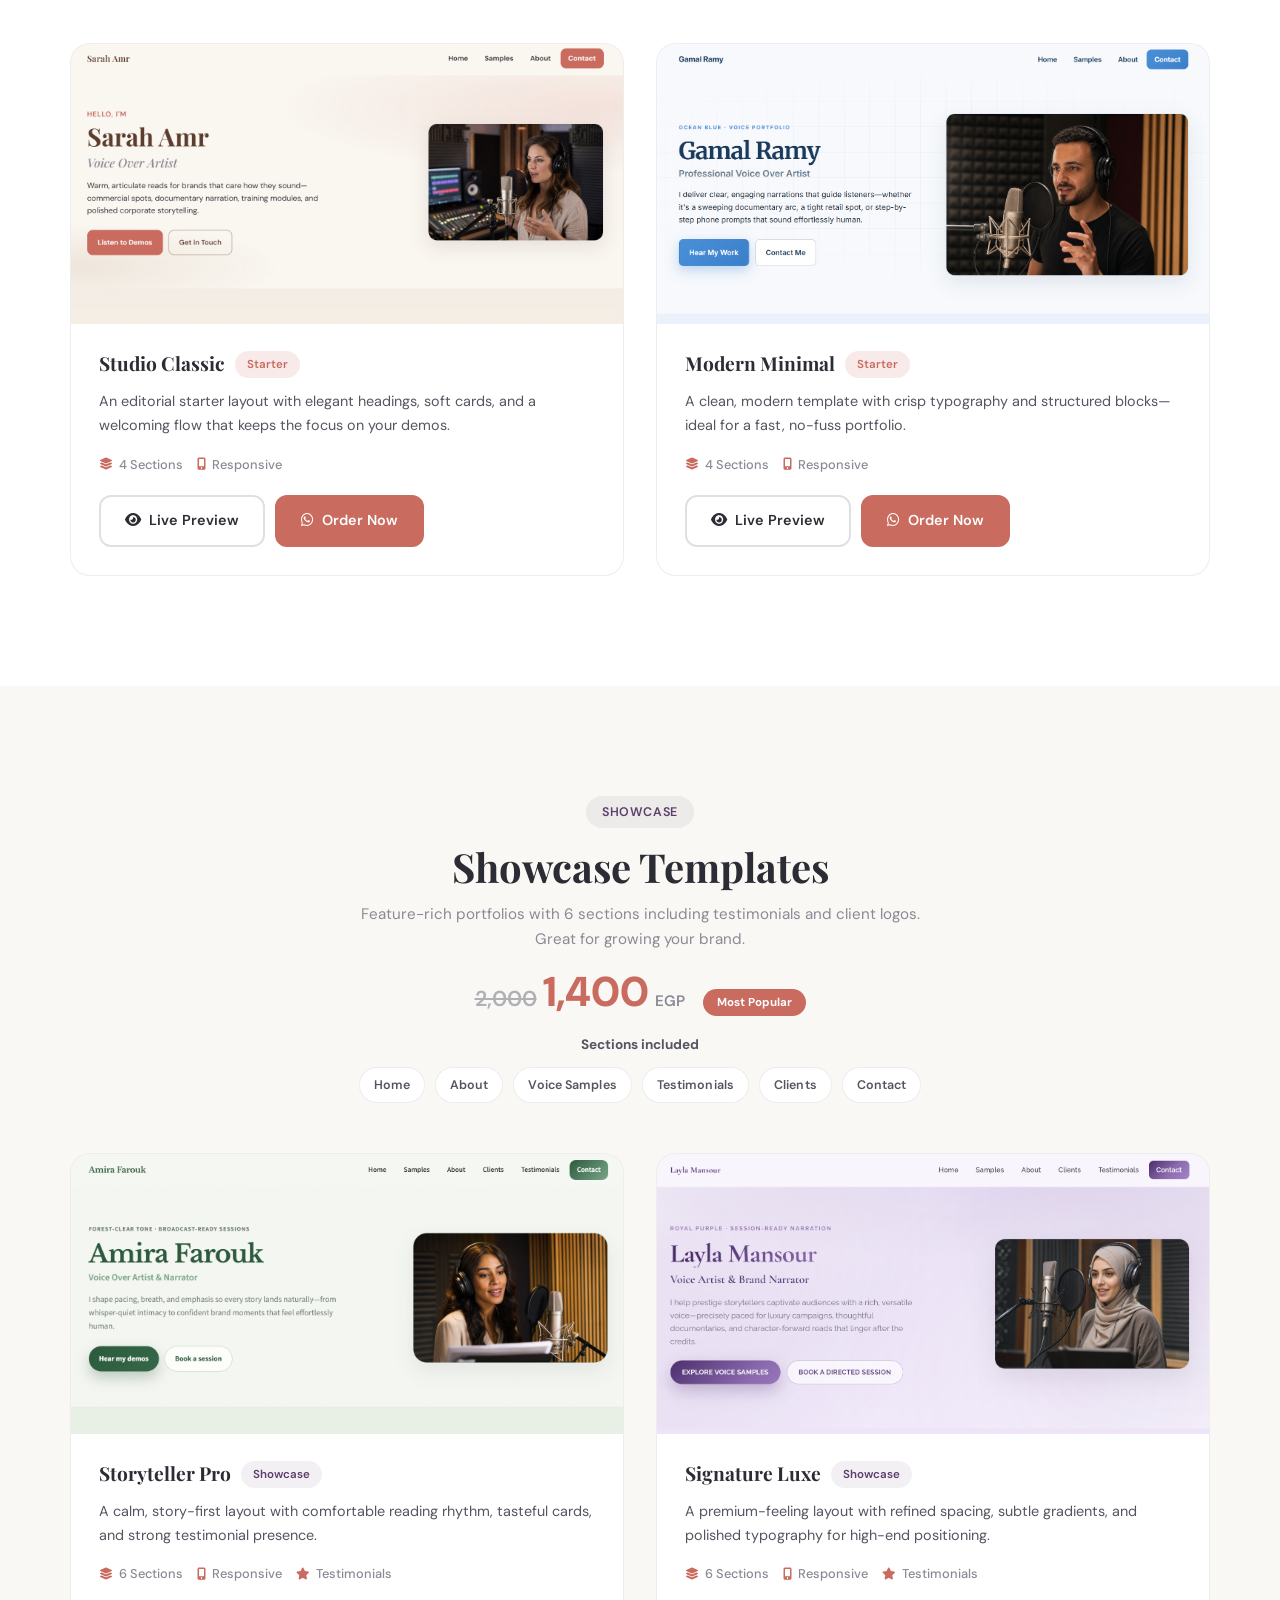
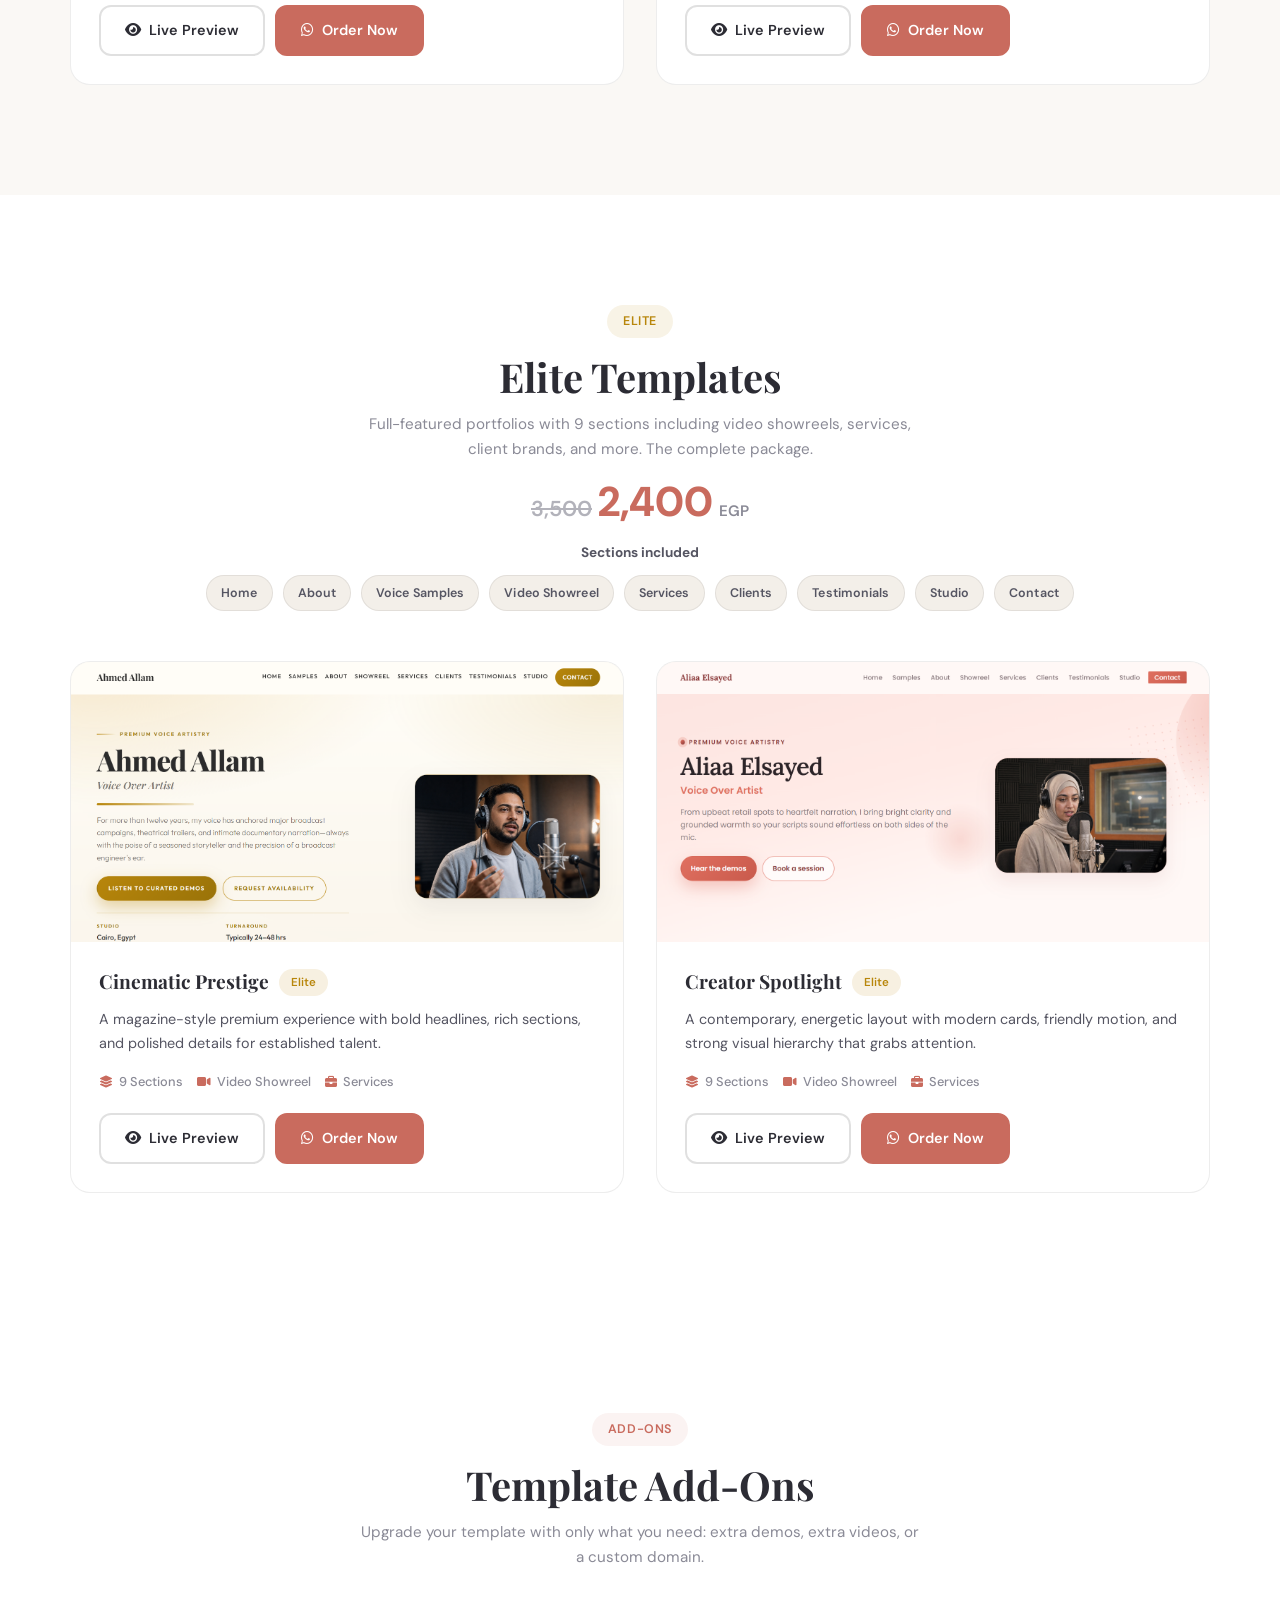
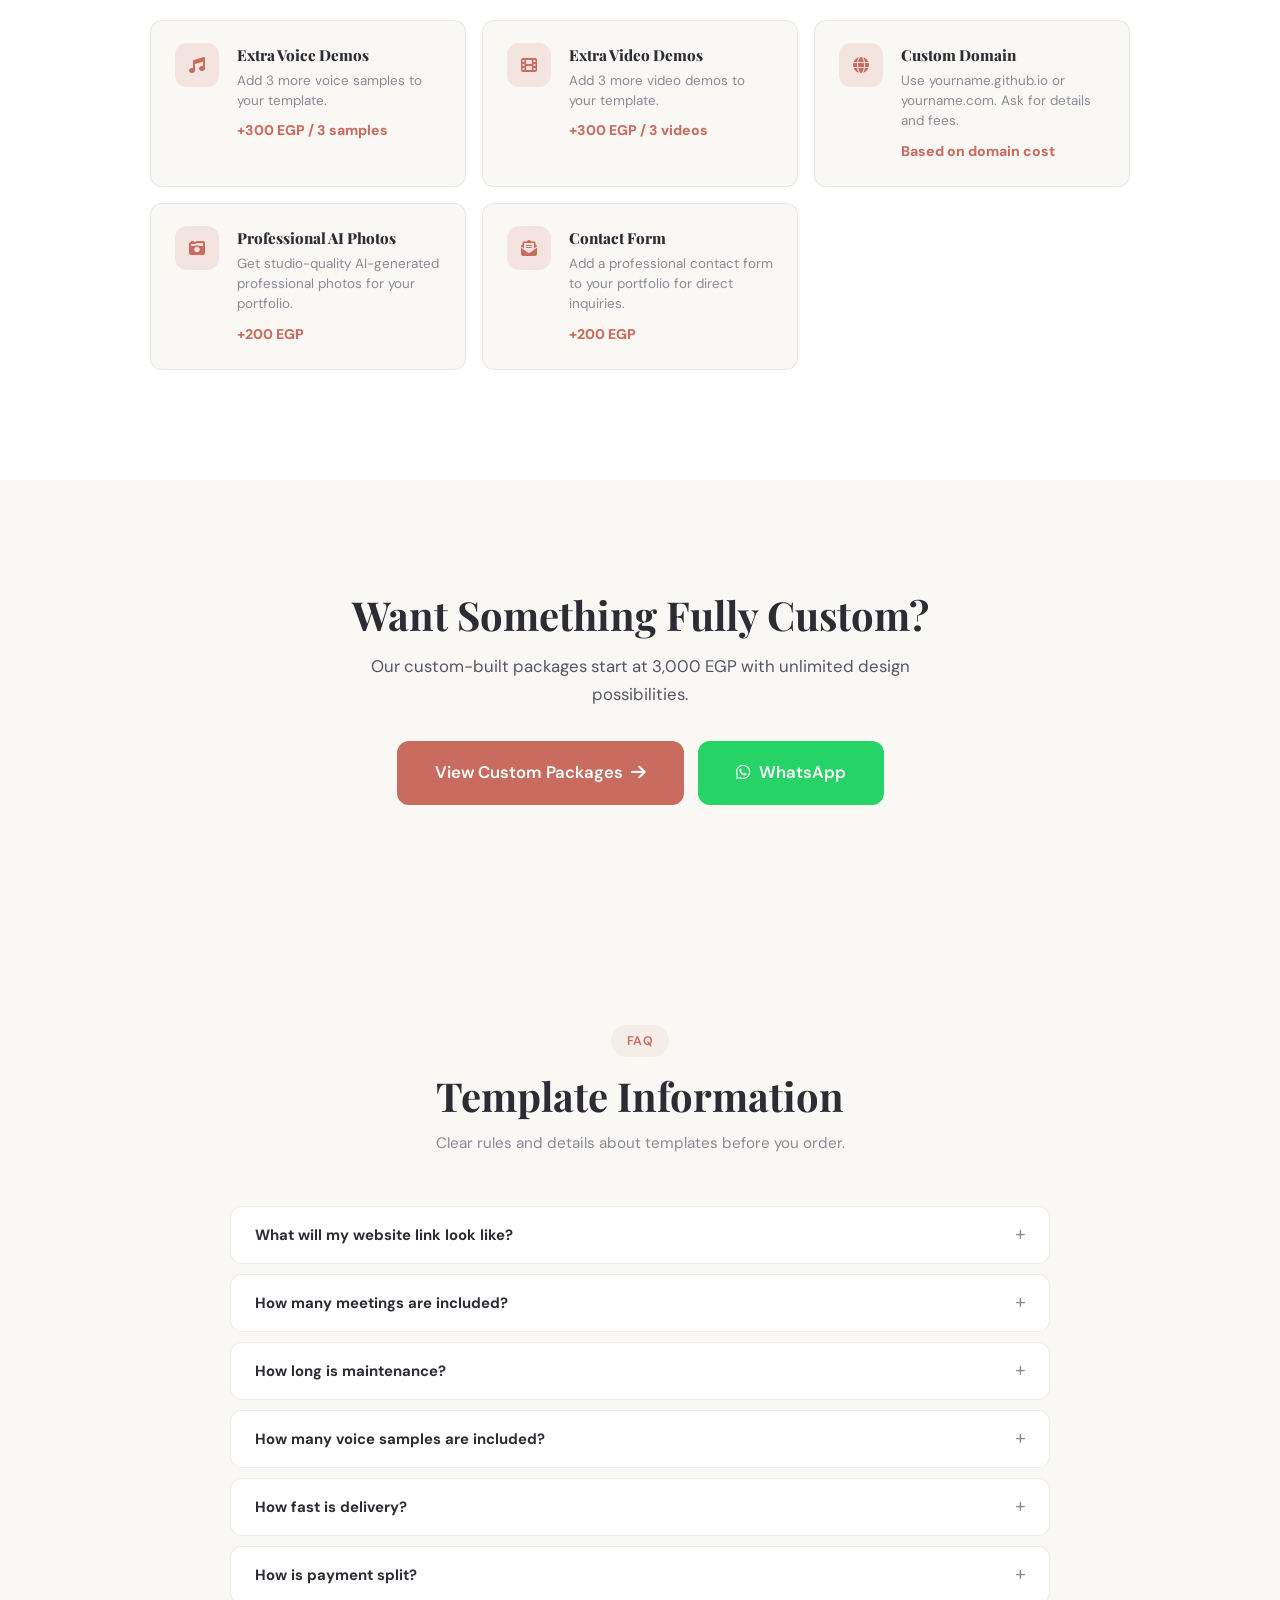
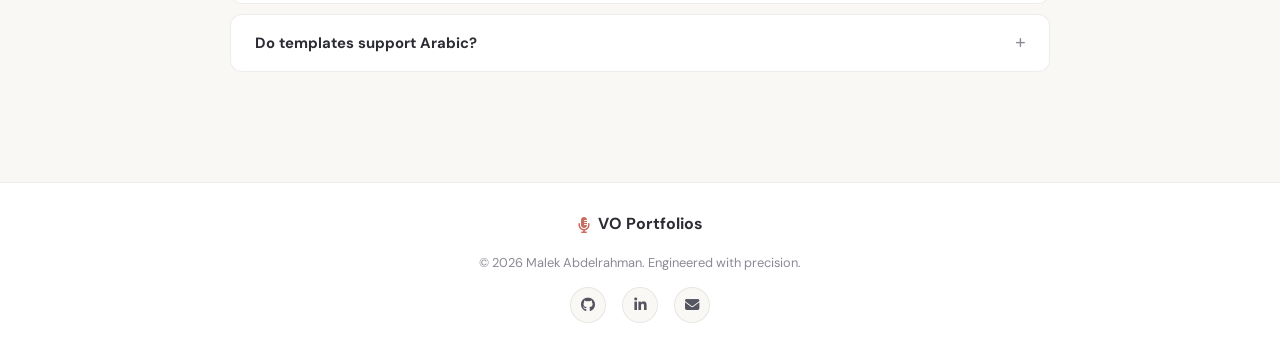
==== commit e08f0e65: "Add promotional banner with countdown timer and updated pricing for templates. Introduced new images" ====
--- a/templates/index.html
+++ b/templates/index.html
@@ -14,6 +14,24 @@
     <link rel="stylesheet" href="showcase.css">
 </head>
 <body>
+
+<div class="promo-banner" id="promoBanner">
+    <div class="container promo-inner">
+        <div class="promo-text">
+            <i class="fas fa-fire"></i>
+            <span data-i18n="promo_text">Limited-time offer — Save up to 30%!</span>
+        </div>
+        <div class="promo-timer" id="promoTimer">
+            <div class="timer-block"><span class="timer-num" id="timerDays">00</span><span class="timer-label" data-i18n="timer_days">Days</span></div>
+            <span class="timer-sep">:</span>
+            <div class="timer-block"><span class="timer-num" id="timerHours">00</span><span class="timer-label" data-i18n="timer_hours">Hrs</span></div>
+            <span class="timer-sep">:</span>
+            <div class="timer-block"><span class="timer-num" id="timerMins">00</span><span class="timer-label" data-i18n="timer_mins">Min</span></div>
+            <span class="timer-sep">:</span>
+            <div class="timer-block"><span class="timer-num" id="timerSecs">00</span><span class="timer-label" data-i18n="timer_secs">Sec</span></div>
+        </div>
+    </div>
+</div>
 
 <nav class="navbar" id="navbar">
     <div class="container nav-container">
@@ -89,7 +107,8 @@
             <h2 class="section-title" data-i18n="tier_standard_title">Starter Templates</h2>
             <p class="section-desc" data-i18n="tier_standard_desc">Clean, professional single-page portfolios with 4 essential sections. Perfect for getting started.</p>
             <div class="tier-price fade-in">
-                <span class="tier-amount">1,000</span>
+                <span class="tier-amount-old">1,000</span>
+                <span class="tier-amount">700</span>
                 <span class="tier-currency" data-i18n="currency">EGP</span>
             </div>
             <div class="tier-includes fade-in" aria-label="Starter sections included">
@@ -104,24 +123,8 @@
         </div>
         <div class="templates-grid">
             <article class="template-card fade-in" data-template-url="standard-1/index.html" role="link" tabindex="0">
-                <div class="template-preview preview-terracotta">
-                    <div class="preview-browser">
-                        <div class="browser-dots"><span></span><span></span><span></span></div>
-                        <span class="browser-url">yourname.github.io</span>
-                    </div>
-                    <div class="preview-mockup mockup-terracotta">
-                        <div class="mock-nav"><div class="mock-bar w60"></div></div>
-                        <div class="mock-hero-area">
-                            <div class="mock-bar w70 h16"></div>
-                            <div class="mock-bar w50 h8"></div>
-                            <div class="mock-btn"></div>
-                        </div>
-                        <div class="mock-cards">
-                            <div class="mock-card"></div>
-                            <div class="mock-card"></div>
-                            <div class="mock-card"></div>
-                        </div>
-                    </div>
+                <div class="template-preview">
+                    <img src="Sites interface/Studio Classic.png" alt="Studio Classic template preview" class="preview-screenshot">
                 </div>
                 <div class="template-body">
                     <div class="template-header">
@@ -137,7 +140,7 @@
                         <a href="standard-1/index.html" target="_blank" class="btn btn-outline">
                             <i class="fas fa-eye"></i> <span data-i18n="btn_live_preview">Live Preview</span>
                         </a>
-                        <a href="https://wa.me/201006399425" data-wa-msg-en="Hi! I'm interested in the Studio Classic template (Starter - 1,000 EGP)." data-wa-msg-ar="مرحباً! أنا مهتم بقالب «ستوديو كلاسيك» (البداية - 1,000 جنيه)." target="_blank" rel="noopener" class="btn btn-primary">
+                        <a href="https://wa.me/201006399425" data-wa-msg-en="Hi! I'm interested in the Studio Classic template (Starter - 700 EGP)." data-wa-msg-ar="مرحباً! أنا مهتم بقالب «ستوديو كلاسيك» (البداية - 700 جنيه)." target="_blank" rel="noopener" class="btn btn-primary">
                             <i class="fab fa-whatsapp"></i> <span data-i18n="btn_order_now">Order Now</span>
                         </a>
                     </div>
@@ -145,24 +148,8 @@
             </article>
 
             <article class="template-card fade-in" data-template-url="standard-2/index.html" role="link" tabindex="0">
-                <div class="template-preview preview-ocean">
-                    <div class="preview-browser">
-                        <div class="browser-dots"><span></span><span></span><span></span></div>
-                        <span class="browser-url">yourname.github.io</span>
-                    </div>
-                    <div class="preview-mockup mockup-ocean">
-                        <div class="mock-nav"><div class="mock-bar w60"></div></div>
-                        <div class="mock-hero-area">
-                            <div class="mock-bar w70 h16"></div>
-                            <div class="mock-bar w50 h8"></div>
-                            <div class="mock-btn"></div>
-                        </div>
-                        <div class="mock-cards">
-                            <div class="mock-card"></div>
-                            <div class="mock-card"></div>
-                            <div class="mock-card"></div>
-                        </div>
-                    </div>
+                <div class="template-preview">
+                    <img src="Sites interface/Modern Minimal.png" alt="Modern Minimal template preview" class="preview-screenshot">
                 </div>
                 <div class="template-body">
                     <div class="template-header">
@@ -178,7 +165,7 @@
                         <a href="standard-2/index.html" target="_blank" class="btn btn-outline">
                             <i class="fas fa-eye"></i> <span data-i18n="btn_live_preview">Live Preview</span>
                         </a>
-                        <a href="https://wa.me/201006399425" data-wa-msg-en="Hi! I'm interested in the Modern Minimal template (Starter - 1,000 EGP)." data-wa-msg-ar="مرحباً! أنا مهتم بقالب «المودرن البسيط» (البداية - 1,000 جنيه)." target="_blank" rel="noopener" class="btn btn-primary">
+                        <a href="https://wa.me/201006399425" data-wa-msg-en="Hi! I'm interested in the Modern Minimal template (Starter - 700 EGP)." data-wa-msg-ar="مرحباً! أنا مهتم بقالب «المودرن البسيط» (البداية - 700 جنيه)." target="_blank" rel="noopener" class="btn btn-primary">
                             <i class="fab fa-whatsapp"></i> <span data-i18n="btn_order_now">Order Now</span>
                         </a>
                     </div>
@@ -196,7 +183,8 @@
             <h2 class="section-title" data-i18n="tier_professional_title">Showcase Templates</h2>
             <p class="section-desc" data-i18n="tier_professional_desc">Feature-rich portfolios with 6 sections including testimonials and client logos. Best value for serious artists.</p>
             <div class="tier-price fade-in">
-                <span class="tier-amount">2,000</span>
+                <span class="tier-amount-old">2,000</span>
+                <span class="tier-amount">1,400</span>
                 <span class="tier-currency" data-i18n="currency">EGP</span>
                 <span class="tier-popular" data-i18n="tier_most_popular">Most Popular</span>
             </div>
@@ -214,24 +202,8 @@
         </div>
         <div class="templates-grid">
             <article class="template-card fade-in" data-template-url="professional-1/index.html" role="link" tabindex="0">
-                <div class="template-preview preview-forest">
-                    <div class="preview-browser">
-                        <div class="browser-dots"><span></span><span></span><span></span></div>
-                        <span class="browser-url">yourname.github.io</span>
-                    </div>
-                    <div class="preview-mockup mockup-forest">
-                        <div class="mock-nav"><div class="mock-bar w60"></div></div>
-                        <div class="mock-hero-area">
-                            <div class="mock-bar w70 h16"></div>
-                            <div class="mock-bar w50 h8"></div>
-                            <div class="mock-btn"></div>
-                        </div>
-                        <div class="mock-cards">
-                            <div class="mock-card"></div>
-                            <div class="mock-card"></div>
-                            <div class="mock-card"></div>
-                        </div>
-                    </div>
+                <div class="template-preview">
+                    <img src="Sites interface/Storyteller Pro.png" alt="Storyteller Pro template preview" class="preview-screenshot">
                 </div>
                 <div class="template-body">
                     <div class="template-header">
@@ -248,7 +220,7 @@
                         <a href="professional-1/index.html" target="_blank" class="btn btn-outline">
                             <i class="fas fa-eye"></i> <span data-i18n="btn_live_preview">Live Preview</span>
                         </a>
-                        <a href="https://wa.me/201006399425" data-wa-msg-en="Hi! I'm interested in the Storyteller Pro template (Showcase - 2,000 EGP)." data-wa-msg-ar="مرحباً! أنا مهتم بقالب «الراوي الاحترافي» (عرض الأعمال - 2,000 جنيه)." target="_blank" rel="noopener" class="btn btn-primary">
+                        <a href="https://wa.me/201006399425" data-wa-msg-en="Hi! I'm interested in the Storyteller Pro template (Showcase - 1,400 EGP)." data-wa-msg-ar="مرحباً! أنا مهتم بقالب «الراوي الاحترافي» (عرض الأعمال - 1,400 جنيه)." target="_blank" rel="noopener" class="btn btn-primary">
                             <i class="fab fa-whatsapp"></i> <span data-i18n="btn_order_now">Order Now</span>
                         </a>
                     </div>
@@ -256,24 +228,8 @@
             </article>
 
             <article class="template-card fade-in" data-template-url="professional-2/index.html" role="link" tabindex="0">
-                <div class="template-preview preview-purple">
-                    <div class="preview-browser">
-                        <div class="browser-dots"><span></span><span></span><span></span></div>
-                        <span class="browser-url">yourname.github.io</span>
-                    </div>
-                    <div class="preview-mockup mockup-purple">
-                        <div class="mock-nav"><div class="mock-bar w60"></div></div>
-                        <div class="mock-hero-area">
-                            <div class="mock-bar w70 h16"></div>
-                            <div class="mock-bar w50 h8"></div>
-                            <div class="mock-btn"></div>
-                        </div>
-                        <div class="mock-cards">
-                            <div class="mock-card"></div>
-                            <div class="mock-card"></div>
-                            <div class="mock-card"></div>
-                        </div>
-                    </div>
+                <div class="template-preview">
+                    <img src="Sites interface/Signature Luxe.png" alt="Signature Luxe template preview" class="preview-screenshot">
                 </div>
                 <div class="template-body">
                     <div class="template-header">
@@ -290,7 +246,7 @@
                         <a href="professional-2/index.html" target="_blank" class="btn btn-outline">
                             <i class="fas fa-eye"></i> <span data-i18n="btn_live_preview">Live Preview</span>
                         </a>
-                        <a href="https://wa.me/201006399425" data-wa-msg-en="Hi! I'm interested in the Signature Luxe template (Showcase - 2,000 EGP)." data-wa-msg-ar="مرحباً! أنا مهتم بقالب «التوقيع الفاخر» (عرض الأعمال - 2,000 جنيه)." target="_blank" rel="noopener" class="btn btn-primary">
+                        <a href="https://wa.me/201006399425" data-wa-msg-en="Hi! I'm interested in the Signature Luxe template (Showcase - 1,400 EGP)." data-wa-msg-ar="مرحباً! أنا مهتم بقالب «التوقيع الفاخر» (عرض الأعمال - 1,400 جنيه)." target="_blank" rel="noopener" class="btn btn-primary">
                             <i class="fab fa-whatsapp"></i> <span data-i18n="btn_order_now">Order Now</span>
                         </a>
                     </div>
@@ -308,7 +264,8 @@
             <h2 class="section-title" data-i18n="tier_premium_title">Elite Templates</h2>
             <p class="section-desc" data-i18n="tier_premium_desc">Full-featured portfolios with 9 sections including video showreels, services, client brands, and more. The complete package.</p>
             <div class="tier-price fade-in">
-                <span class="tier-amount">3,500</span>
+                <span class="tier-amount-old">3,500</span>
+                <span class="tier-amount">2,400</span>
                 <span class="tier-currency" data-i18n="currency">EGP</span>
             </div>
             <div class="tier-includes fade-in" aria-label="Elite sections included">
@@ -328,24 +285,8 @@
         </div>
         <div class="templates-grid">
             <article class="template-card fade-in" data-template-url="premium-1/index.html" role="link" tabindex="0">
-                <div class="template-preview preview-gold">
-                    <div class="preview-browser">
-                        <div class="browser-dots"><span></span><span></span><span></span></div>
-                        <span class="browser-url">yourname.com</span>
-                    </div>
-                    <div class="preview-mockup mockup-gold">
-                        <div class="mock-nav"><div class="mock-bar w60"></div></div>
-                        <div class="mock-hero-area">
-                            <div class="mock-bar w70 h16"></div>
-                            <div class="mock-bar w50 h8"></div>
-                            <div class="mock-btn"></div>
-                        </div>
-                        <div class="mock-cards">
-                            <div class="mock-card"></div>
-                            <div class="mock-card"></div>
-                            <div class="mock-card"></div>
-                        </div>
-                    </div>
+                <div class="template-preview">
+                    <img src="Sites interface/Cinematic Prestige.png" alt="Cinematic Prestige template preview" class="preview-screenshot">
                 </div>
                 <div class="template-body">
                     <div class="template-header">
@@ -362,7 +303,7 @@
                         <a href="premium-1/index.html" target="_blank" class="btn btn-outline">
                             <i class="fas fa-eye"></i> <span data-i18n="btn_live_preview">Live Preview</span>
                         </a>
-                        <a href="https://wa.me/201006399425" data-wa-msg-en="Hi! I'm interested in the Cinematic Prestige template (Elite - 3,500 EGP)." data-wa-msg-ar="مرحباً! أنا مهتم بقالب «الهيبة السينمائية» (النخبة - 3,500 جنيه)." target="_blank" rel="noopener" class="btn btn-primary">
+                        <a href="https://wa.me/201006399425" data-wa-msg-en="Hi! I'm interested in the Cinematic Prestige template (Elite - 2,400 EGP)." data-wa-msg-ar="مرحباً! أنا مهتم بقالب «الهيبة السينمائية» (النخبة - 2,400 جنيه)." target="_blank" rel="noopener" class="btn btn-primary">
                             <i class="fab fa-whatsapp"></i> <span data-i18n="btn_order_now">Order Now</span>
                         </a>
                     </div>
@@ -370,24 +311,8 @@
             </article>
 
             <article class="template-card fade-in" data-template-url="premium-2/index.html" role="link" tabindex="0">
-                <div class="template-preview preview-coral">
-                    <div class="preview-browser">
-                        <div class="browser-dots"><span></span><span></span><span></span></div>
-                        <span class="browser-url">yourname.com</span>
-                    </div>
-                    <div class="preview-mockup mockup-coral">
-                        <div class="mock-nav"><div class="mock-bar w60"></div></div>
-                        <div class="mock-hero-area">
-                            <div class="mock-bar w70 h16"></div>
-                            <div class="mock-bar w50 h8"></div>
-                            <div class="mock-btn"></div>
-                        </div>
-                        <div class="mock-cards">
-                            <div class="mock-card"></div>
-                            <div class="mock-card"></div>
-                            <div class="mock-card"></div>
-                        </div>
-                    </div>
+                <div class="template-preview">
+                    <img src="Sites interface/Creator Spotlight.png" alt="Creator Spotlight template preview" class="preview-screenshot">
                 </div>
                 <div class="template-body">
                     <div class="template-header">
@@ -404,7 +329,7 @@
                         <a href="premium-2/index.html" target="_blank" class="btn btn-outline">
                             <i class="fas fa-eye"></i> <span data-i18n="btn_live_preview">Live Preview</span>
                         </a>
-                        <a href="https://wa.me/201006399425" data-wa-msg-en="Hi! I'm interested in the Creator Spotlight template (Elite - 3,500 EGP)." data-wa-msg-ar="مرحباً! أنا مهتم بقالب «سبوتلايت المبدع» (النخبة - 3,500 جنيه)." target="_blank" rel="noopener" class="btn btn-primary">
+                        <a href="https://wa.me/201006399425" data-wa-msg-en="Hi! I'm interested in the Creator Spotlight template (Elite - 2,400 EGP)." data-wa-msg-ar="مرحباً! أنا مهتم بقالب «سبوتلايت المبدع» (النخبة - 2,400 جنيه)." target="_blank" rel="noopener" class="btn btn-primary">
                             <i class="fab fa-whatsapp"></i> <span data-i18n="btn_order_now">Order Now</span>
                         </a>
                     </div>
@@ -445,6 +370,22 @@
                     <h3 data-i18n="addon_domain_title">Custom Domain</h3>
                     <p data-i18n="addon_domain_desc">Use yourname.github.io or yourname.com. Ask for details and fees.</p>
                     <span class="addon-price" data-i18n="addon_domain_price">Based on domain cost</span>
+                </div>
+            </div>
+            <div class="addon-card fade-in">
+                <div class="addon-icon"><i class="fas fa-camera-retro"></i></div>
+                <div class="addon-body">
+                    <h3 data-i18n="addon_ai_photos_title">Professional AI Photos</h3>
+                    <p data-i18n="addon_ai_photos_desc">Get studio-quality AI-generated professional photos for your portfolio.</p>
+                    <span class="addon-price" data-i18n="addon_ai_photos_price">+200 EGP</span>
+                </div>
+            </div>
+            <div class="addon-card fade-in">
+                <div class="addon-icon"><i class="fas fa-envelope-open-text"></i></div>
+                <div class="addon-body">
+                    <h3 data-i18n="addon_contact_form_title">Contact Form</h3>
+                    <p data-i18n="addon_contact_form_desc">Add a professional contact form to your portfolio for direct inquiries.</p>
+                    <span class="addon-price" data-i18n="addon_contact_form_price">+200 EGP</span>
                 </div>
             </div>
         </div>
--- a/templates/showcase.css
+++ b/templates/showcase.css
@@ -37,7 +37,76 @@
 }
 
 *, *::before, *::after { box-sizing: border-box; margin: 0; padding: 0; }
-html { scroll-behavior: smooth; scroll-padding-top: calc(var(--nav-h) + 16px); }
+html { scroll-behavior: smooth; scroll-padding-top: calc(var(--nav-h) + 60px); }
+
+/* ---------- Promo Banner ---------- */
+.promo-banner {
+    background: linear-gradient(135deg, #c96b5e 0%, #b55d51 50%, #a04e43 100%);
+    color: #fff;
+    padding: 10px 0;
+    position: relative;
+    z-index: 1001;
+}
+.promo-inner {
+    display: flex;
+    align-items: center;
+    justify-content: center;
+    gap: 24px;
+    flex-wrap: wrap;
+}
+.promo-text {
+    display: flex;
+    align-items: center;
+    gap: 8px;
+    font-weight: 700;
+    font-size: .92rem;
+    letter-spacing: .02em;
+}
+.promo-text i {
+    font-size: 1.1rem;
+    animation: fire-pulse 1.5s ease-in-out infinite;
+}
+@keyframes fire-pulse {
+    0%, 100% { transform: scale(1); opacity: 1; }
+    50% { transform: scale(1.2); opacity: .8; }
+}
+.promo-timer {
+    display: flex;
+    align-items: center;
+    gap: 6px;
+}
+.timer-block {
+    display: flex;
+    flex-direction: column;
+    align-items: center;
+    min-width: 42px;
+}
+.timer-num {
+    background: rgba(255,255,255,.2);
+    backdrop-filter: blur(4px);
+    border-radius: 8px;
+    padding: 4px 8px;
+    font-size: 1.15rem;
+    font-weight: 800;
+    font-variant-numeric: tabular-nums;
+    min-width: 38px;
+    text-align: center;
+    line-height: 1.3;
+}
+.timer-label {
+    font-size: .62rem;
+    font-weight: 600;
+    text-transform: uppercase;
+    letter-spacing: .08em;
+    margin-top: 2px;
+    opacity: .85;
+}
+.timer-sep {
+    font-weight: 800;
+    font-size: 1.1rem;
+    margin-bottom: 14px;
+    opacity: .7;
+}
 body {
     font-family: var(--font-body);
     color: var(--text);
@@ -357,10 +426,18 @@
     gap: 6px;
     margin-top: 20px;
 }
+.tier-amount-old {
+    font-size: 1.35rem;
+    font-weight: 600;
+    color: var(--text-light);
+    line-height: 1;
+    text-decoration: line-through;
+    opacity: .65;
+}
 .tier-amount {
     font-size: 2.6rem;
     font-weight: 800;
-    color: var(--text);
+    color: var(--accent);
     line-height: 1;
 }
 .tier-currency {
@@ -443,103 +520,18 @@
     position: relative;
     height: 280px;
     overflow: hidden;
-    display: flex;
-    flex-direction: column;
-}
-.preview-terracotta { background: linear-gradient(135deg, #faf6f0 0%, #e8ddd0 50%, #d4bfb0 100%); }
-.preview-ocean { background: linear-gradient(135deg, #e8f0fa 0%, #c4d9f2 50%, #a0c4e8 100%); }
-.preview-forest { background: linear-gradient(135deg, #e8f0e6 0%, #c4dcc0 50%, #9ec4a0 100%); }
-.preview-purple { background: linear-gradient(135deg, #ede5f7 0%, #d4c4e8 50%, #b8a0d4 100%); }
-.preview-gold { background: linear-gradient(135deg, #f5e6c8 0%, #e8d4a0 50%, #d4be7a 100%); }
-.preview-coral { background: linear-gradient(135deg, #fce4e0 0%, #f0c4be 50%, #e0a098 100%); }
-
-.preview-browser {
-    display: flex;
-    align-items: center;
-    gap: 8px;
-    padding: 10px 16px;
-    background: rgba(255,255,255,.85);
-    backdrop-filter: blur(8px);
-}
-.browser-dots { display: flex; gap: 5px; }
-.browser-dots span { width: 8px; height: 8px; border-radius: 50%; }
-.browser-dots span:nth-child(1) { background: #ff5f57; }
-.browser-dots span:nth-child(2) { background: #ffbd2e; }
-.browser-dots span:nth-child(3) { background: #28c840; }
-.browser-url {
-    font-size: .72rem;
-    color: var(--text-light);
-    font-family: 'DM Sans', monospace;
-    margin-left: 8px;
-    direction: ltr;
-    unicode-bidi: plaintext;
-}
-[dir="rtl"] .browser-url { margin-left: 0; margin-right: 8px; }
-
-/* Preview mockup shapes */
-.preview-mockup {
-    flex: 1;
-    padding: 16px 20px;
-    display: flex;
-    flex-direction: column;
-    gap: 14px;
-}
-.mock-nav { padding-bottom: 8px; }
-.mock-bar {
-    border-radius: 4px;
-    height: 6px;
-}
-.w60 { width: 60%; }
-.w70 { width: 70%; }
-.w50 { width: 50%; }
-.h16 { height: 16px; }
-.h8 { height: 8px; }
-.mock-hero-area {
-    display: flex;
-    flex-direction: column;
-    gap: 8px;
-}
-.mock-btn {
-    width: 80px;
-    height: 24px;
-    border-radius: 6px;
-    margin-top: 4px;
-}
-.mock-cards {
-    display: flex;
-    gap: 8px;
-    margin-top: auto;
-}
-.mock-card {
-    flex: 1;
-    height: 50px;
-    border-radius: 8px;
-}
-
-/* Mockup color themes */
-.mockup-terracotta .mock-bar { background: rgba(201, 107, 94, .35); }
-.mockup-terracotta .mock-btn { background: rgba(201, 107, 94, .6); }
-.mockup-terracotta .mock-card { background: rgba(255, 255, 255, .45); }
-
-.mockup-ocean .mock-bar { background: rgba(26, 58, 92, .3); }
-.mockup-ocean .mock-btn { background: rgba(74, 144, 217, .6); }
-.mockup-ocean .mock-card { background: rgba(255, 255, 255, .45); }
-
-.mockup-forest .mock-bar { background: rgba(45, 90, 61, .3); }
-.mockup-forest .mock-btn { background: rgba(123, 166, 138, .6); }
-.mockup-forest .mock-card { background: rgba(255, 255, 255, .45); }
-
-.mockup-purple .mock-bar { background: rgba(74, 45, 107, .3); }
-.mockup-purple .mock-btn { background: rgba(139, 106, 174, .6); }
-.mockup-purple .mock-card { background: rgba(255, 255, 255, .45); }
-
-.mockup-gold .mock-bar { background: rgba(184, 134, 11, .3); }
-.mockup-gold .mock-btn { background: rgba(184, 134, 11, .6); }
-.mockup-gold .mock-card { background: rgba(255, 255, 255, .45); }
-
-.mockup-coral .mock-bar { background: rgba(224, 112, 96, .35); }
-.mockup-coral .mock-btn { background: rgba(224, 112, 96, .6); }
-.mockup-coral .mock-card { background: rgba(255, 255, 255, .45); }
+    background: var(--sand);
+}
+.preview-screenshot {
+    width: 100%;
+    height: 100%;
+    object-fit: cover;
+    object-position: top center;
+    transition: transform 6s ease;
+}
+.template-card:hover .preview-screenshot {
+    transform: translateY(-20%);
+}
 
 /* Template body */
 .template-body { padding: 24px 28px 28px; }
@@ -864,7 +856,7 @@
     .hamburger { display: flex; }
 
     .steps-grid { grid-template-columns: 1fr; gap: 16px; }
-    .template-preview { height: 220px; }
+    .template-preview { height: 200px; }
 }
 
 @media (min-width: 768px) {
